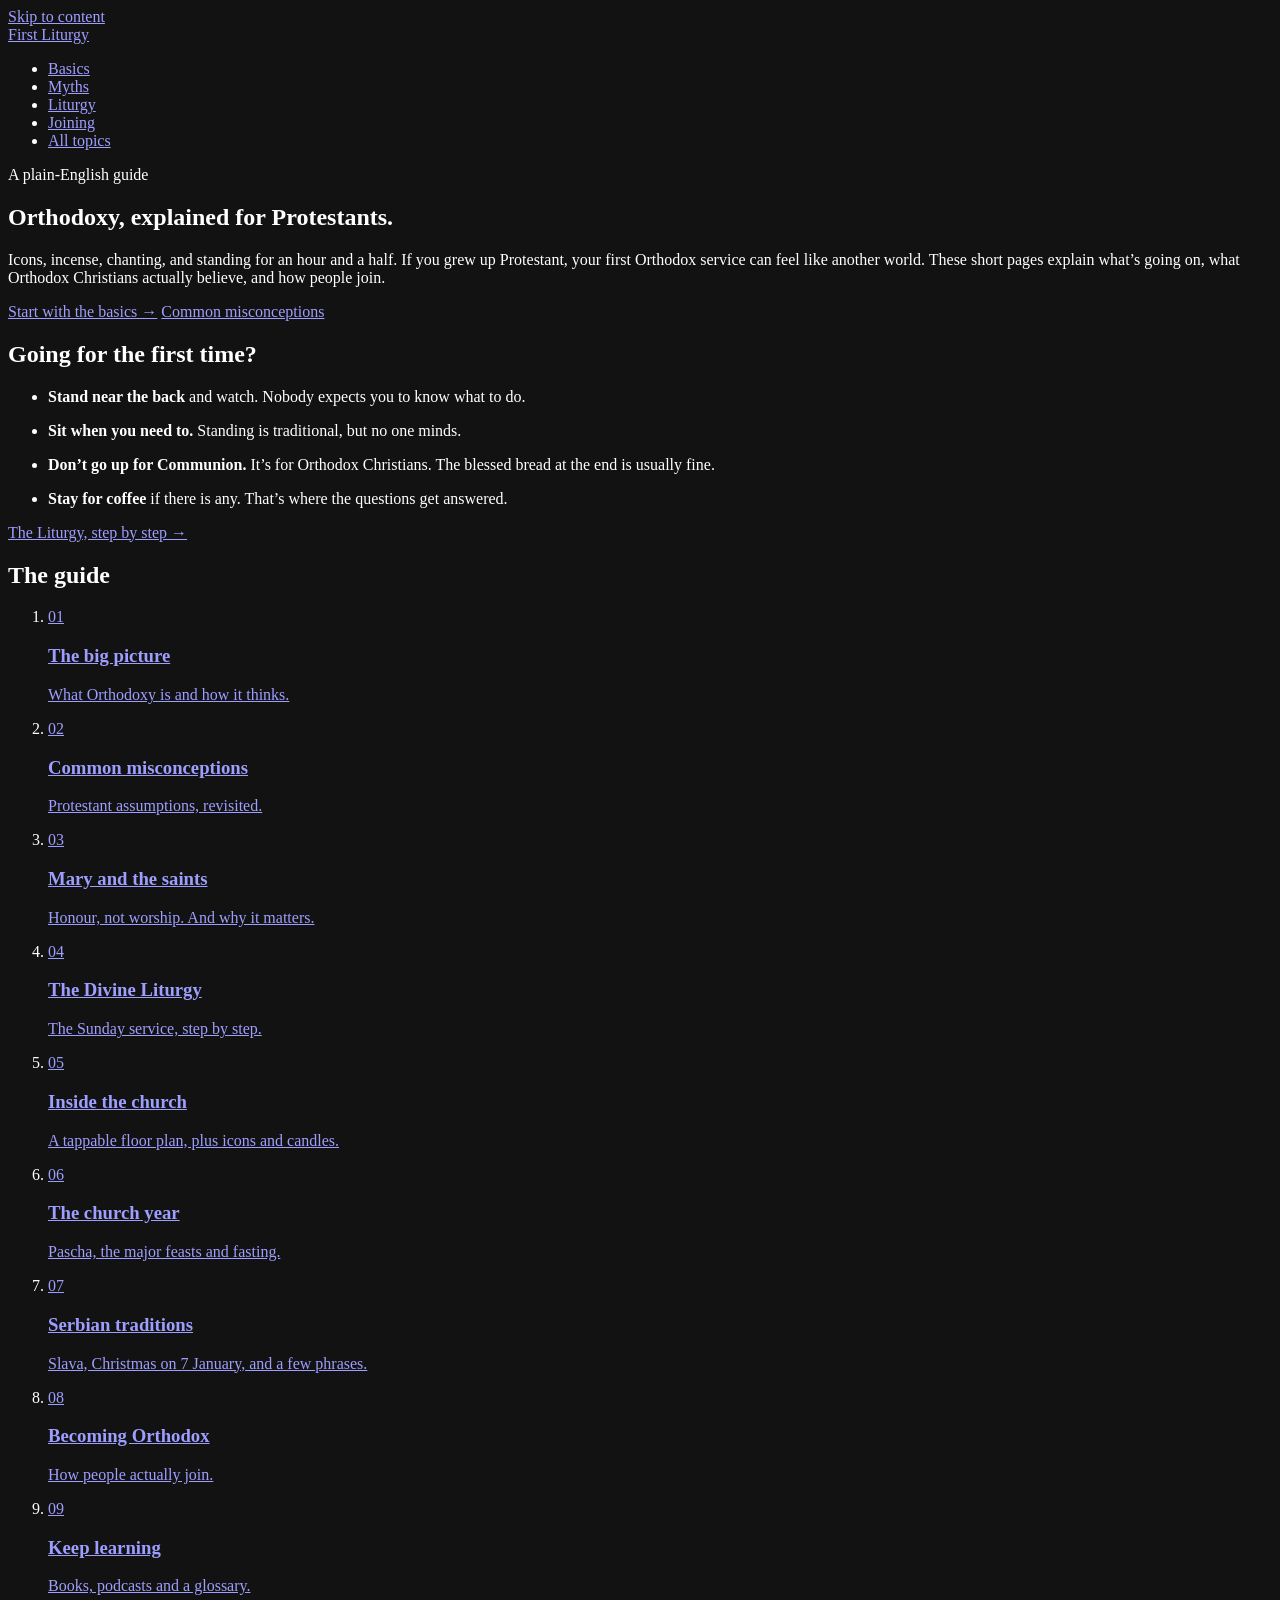
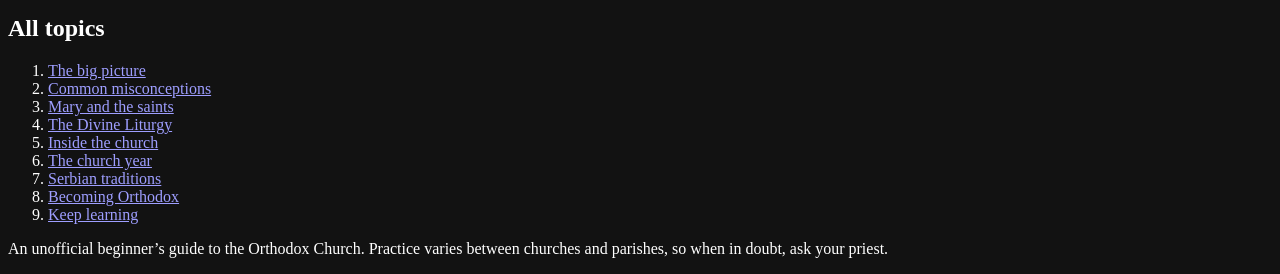
==== public/index.html @ 395d53c0 "Add home page and first guide pages" ====
<!doctype html>
<html lang="en-NZ">
<head>
<meta charset="utf-8">
<meta name="viewport" content="width=device-width, initial-scale=1">
<title>First Liturgy</title>
<meta name="description" content="Orthodoxy, explained for Protestants. Short, plain-English pages on what Orthodox Christians believe, what happens at the Liturgy, and how people join.">
<meta name="color-scheme" content="dark">
<meta name="theme-color" content="#0f1012">
<meta property="og:title" content="First Liturgy">
<meta property="og:description" content="Orthodoxy, explained for Protestants. Short, plain-English pages on what Orthodox Christians believe, what happens at the Liturgy, and how people join.">
<meta property="og:type" content="website">
<link rel="icon" href="/assets/img/favicon.svg" type="image/svg+xml">
<link rel="stylesheet" href="/assets/css/site.css">
<script src="/assets/js/site.js" defer></script>
</head>
<body>
<a class="skip" href="#main">Skip to content</a>
<header class="site-header">
  <div class="wrap header-inner">
    <a class="brand" href="/"><span class="brand-mark" aria-hidden="true"></span>First Liturgy</a>
    <nav aria-label="Main">
      <ul>
        <li><a href="/basics">Basics</a></li>
        <li><a href="/myths">Myths</a></li>
        <li><a href="/liturgy">Liturgy</a></li>
        <li><a href="/becoming">Joining</a></li>
        <li><a href="#topics">All topics</a></li>
      </ul>
    </nav>
  </div>
</header>
<main id="main" class="wrap">
<section class="hero">
  <p class="eyebrow">A plain-English guide</p>
  <h1>Orthodoxy, explained for Protestants.</h1>
  <p class="lede">Icons, incense, chanting, and standing for an hour and a half. If you grew up Protestant, your first Orthodox service can feel like another world. These short pages explain what’s going on, what Orthodox Christians actually believe, and how people join.</p>
  <div class="actions">
    <a class="btn btn-primary" href="/basics">Start with the basics →</a>
    <a class="btn" href="/myths">Common misconceptions</a>
  </div>
</section>

<h2>Going for the first time?</h2>
<ul class="grid grid-2">
  <li class="card"><p><strong>Stand near the back</strong> and watch. Nobody expects you to know what to do.</p></li>
  <li class="card"><p><strong>Sit when you need to.</strong> Standing is traditional, but no one minds.</p></li>
  <li class="card"><p><strong>Don’t go up for Communion.</strong> It’s for Orthodox Christians. The blessed bread at the end is usually fine.</p></li>
  <li class="card"><p><strong>Stay for coffee</strong> if there is any. That’s where the questions get answered.</p></li>
</ul>
<p><a href="/liturgy">The Liturgy, step by step →</a></p>

<h2>The guide</h2>
<ol class="grid grid-2">
  <li><a class="card" href="/basics"><span class="num">01</span><h3>The big picture</h3><p>What Orthodoxy is and how it thinks.</p></a></li>
  <li><a class="card" href="/myths"><span class="num">02</span><h3>Common misconceptions</h3><p>Protestant assumptions, revisited.</p></a></li>
  <li><a class="card" href="/mary"><span class="num">03</span><h3>Mary and the saints</h3><p>Honour, not worship. And why it matters.</p></a></li>
  <li><a class="card" href="/liturgy"><span class="num">04</span><h3>The Divine Liturgy</h3><p>The Sunday service, step by step.</p></a></li>
  <li><a class="card" href="/church"><span class="num">05</span><h3>Inside the church</h3><p>A tappable floor plan, plus icons and candles.</p></a></li>
  <li><a class="card" href="/year"><span class="num">06</span><h3>The church year</h3><p>Pascha, the major feasts and fasting.</p></a></li>
  <li><a class="card" href="/serbian"><span class="num">07</span><h3>Serbian traditions</h3><p>Slava, Christmas on 7 January, and a few phrases.</p></a></li>
  <li><a class="card" href="/becoming"><span class="num">08</span><h3>Becoming Orthodox</h3><p>How people actually join.</p></a></li>
  <li><a class="card" href="/resources"><span class="num">09</span><h3>Keep learning</h3><p>Books, podcasts and a glossary.</p></a></li>
</ol>
</main>
<footer class="site-footer" id="topics">
  <div class="wrap">
    <h2>All topics</h2>
    <ol>
      <li><a href="/basics">The big picture</a></li>
      <li><a href="/myths">Common misconceptions</a></li>
      <li><a href="/mary">Mary and the saints</a></li>
      <li><a href="/liturgy">The Divine Liturgy</a></li>
      <li><a href="/church">Inside the church</a></li>
      <li><a href="/year">The church year</a></li>
      <li><a href="/serbian">Serbian traditions</a></li>
      <li><a href="/becoming">Becoming Orthodox</a></li>
      <li><a href="/resources">Keep learning</a></li>
    </ol>
    <p>An unofficial beginner’s guide to the Orthodox Church. Practice varies between churches and parishes, so when in doubt, ask your priest.</p>
  </div>
</footer>
</body>
</html>
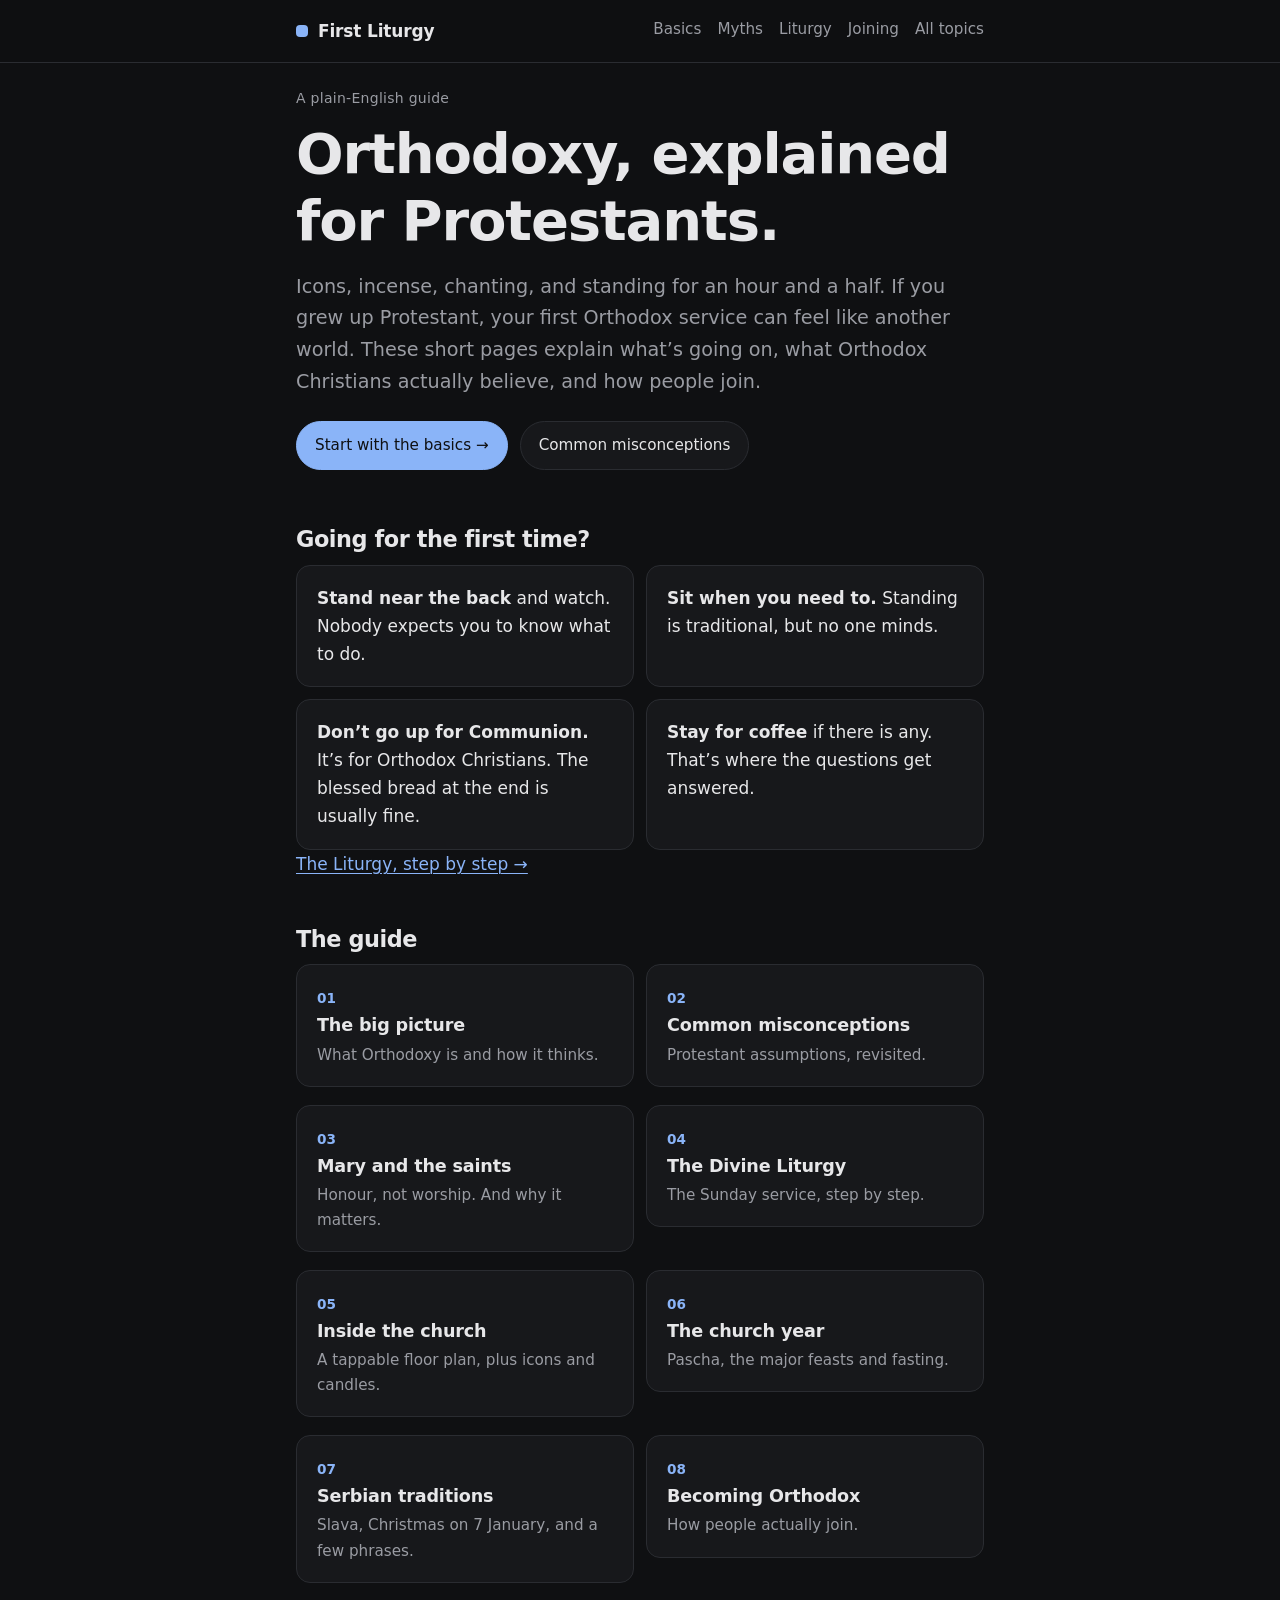
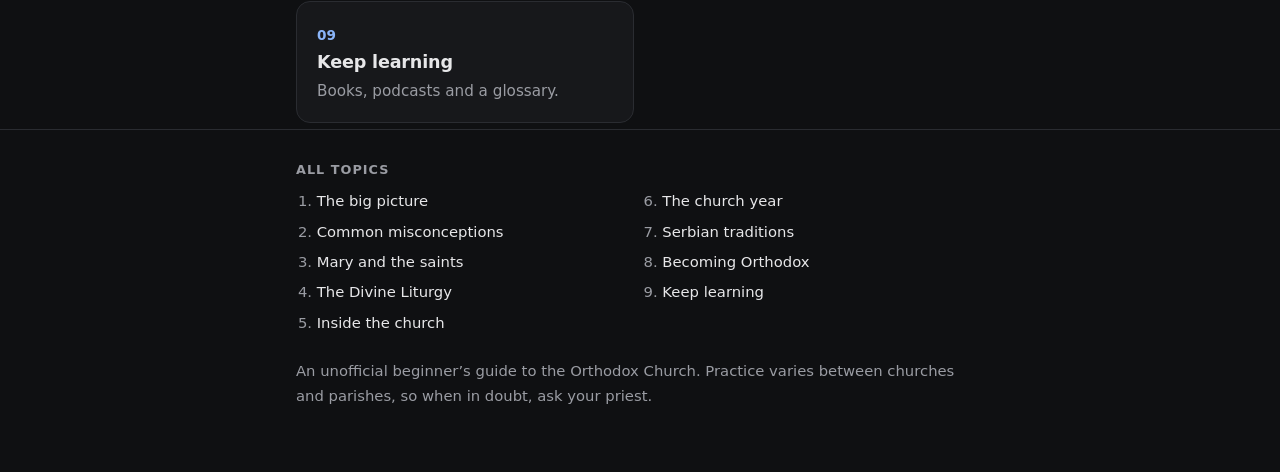
==== commit 2b816884: "Use relative links so pages load styles from any location" ====
--- a/public/index.html
+++ b/public/index.html
@@ -10,21 +10,21 @@
 <meta property="og:title" content="First Liturgy">
 <meta property="og:description" content="Orthodoxy, explained for Protestants. Short, plain-English pages on what Orthodox Christians believe, what happens at the Liturgy, and how people join.">
 <meta property="og:type" content="website">
-<link rel="icon" href="/assets/img/favicon.svg" type="image/svg+xml">
-<link rel="stylesheet" href="/assets/css/site.css">
-<script src="/assets/js/site.js" defer></script>
+<link rel="icon" href="assets/img/favicon.svg" type="image/svg+xml">
+<link rel="stylesheet" href="assets/css/site.css">
+<script src="assets/js/site.js" defer></script>
 </head>
 <body>
 <a class="skip" href="#main">Skip to content</a>
 <header class="site-header">
   <div class="wrap header-inner">
-    <a class="brand" href="/"><span class="brand-mark" aria-hidden="true"></span>First Liturgy</a>
+    <a class="brand" href="index.html"><span class="brand-mark" aria-hidden="true"></span>First Liturgy</a>
     <nav aria-label="Main">
       <ul>
-        <li><a href="/basics">Basics</a></li>
-        <li><a href="/myths">Myths</a></li>
-        <li><a href="/liturgy">Liturgy</a></li>
-        <li><a href="/becoming">Joining</a></li>
+        <li><a href="basics.html">Basics</a></li>
+        <li><a href="myths.html">Myths</a></li>
+        <li><a href="liturgy.html">Liturgy</a></li>
+        <li><a href="becoming.html">Joining</a></li>
         <li><a href="#topics">All topics</a></li>
       </ul>
     </nav>
@@ -36,8 +36,8 @@
   <h1>Orthodoxy, explained for Protestants.</h1>
   <p class="lede">Icons, incense, chanting, and standing for an hour and a half. If you grew up Protestant, your first Orthodox service can feel like another world. These short pages explain what’s going on, what Orthodox Christians actually believe, and how people join.</p>
   <div class="actions">
-    <a class="btn btn-primary" href="/basics">Start with the basics →</a>
-    <a class="btn" href="/myths">Common misconceptions</a>
+    <a class="btn btn-primary" href="basics.html">Start with the basics →</a>
+    <a class="btn" href="myths.html">Common misconceptions</a>
   </div>
 </section>
 
@@ -48,34 +48,34 @@
   <li class="card"><p><strong>Don’t go up for Communion.</strong> It’s for Orthodox Christians. The blessed bread at the end is usually fine.</p></li>
   <li class="card"><p><strong>Stay for coffee</strong> if there is any. That’s where the questions get answered.</p></li>
 </ul>
-<p><a href="/liturgy">The Liturgy, step by step →</a></p>
+<p><a href="liturgy.html">The Liturgy, step by step →</a></p>
 
 <h2>The guide</h2>
 <ol class="grid grid-2">
-  <li><a class="card" href="/basics"><span class="num">01</span><h3>The big picture</h3><p>What Orthodoxy is and how it thinks.</p></a></li>
-  <li><a class="card" href="/myths"><span class="num">02</span><h3>Common misconceptions</h3><p>Protestant assumptions, revisited.</p></a></li>
-  <li><a class="card" href="/mary"><span class="num">03</span><h3>Mary and the saints</h3><p>Honour, not worship. And why it matters.</p></a></li>
-  <li><a class="card" href="/liturgy"><span class="num">04</span><h3>The Divine Liturgy</h3><p>The Sunday service, step by step.</p></a></li>
-  <li><a class="card" href="/church"><span class="num">05</span><h3>Inside the church</h3><p>A tappable floor plan, plus icons and candles.</p></a></li>
-  <li><a class="card" href="/year"><span class="num">06</span><h3>The church year</h3><p>Pascha, the major feasts and fasting.</p></a></li>
-  <li><a class="card" href="/serbian"><span class="num">07</span><h3>Serbian traditions</h3><p>Slava, Christmas on 7 January, and a few phrases.</p></a></li>
-  <li><a class="card" href="/becoming"><span class="num">08</span><h3>Becoming Orthodox</h3><p>How people actually join.</p></a></li>
-  <li><a class="card" href="/resources"><span class="num">09</span><h3>Keep learning</h3><p>Books, podcasts and a glossary.</p></a></li>
+  <li><a class="card" href="basics.html"><span class="num">01</span><h3>The big picture</h3><p>What Orthodoxy is and how it thinks.</p></a></li>
+  <li><a class="card" href="myths.html"><span class="num">02</span><h3>Common misconceptions</h3><p>Protestant assumptions, revisited.</p></a></li>
+  <li><a class="card" href="mary.html"><span class="num">03</span><h3>Mary and the saints</h3><p>Honour, not worship. And why it matters.</p></a></li>
+  <li><a class="card" href="liturgy.html"><span class="num">04</span><h3>The Divine Liturgy</h3><p>The Sunday service, step by step.</p></a></li>
+  <li><a class="card" href="church.html"><span class="num">05</span><h3>Inside the church</h3><p>A tappable floor plan, plus icons and candles.</p></a></li>
+  <li><a class="card" href="year.html"><span class="num">06</span><h3>The church year</h3><p>Pascha, the major feasts and fasting.</p></a></li>
+  <li><a class="card" href="serbian.html"><span class="num">07</span><h3>Serbian traditions</h3><p>Slava, Christmas on 7 January, and a few phrases.</p></a></li>
+  <li><a class="card" href="becoming.html"><span class="num">08</span><h3>Becoming Orthodox</h3><p>How people actually join.</p></a></li>
+  <li><a class="card" href="resources.html"><span class="num">09</span><h3>Keep learning</h3><p>Books, podcasts and a glossary.</p></a></li>
 </ol>
 </main>
 <footer class="site-footer" id="topics">
   <div class="wrap">
     <h2>All topics</h2>
     <ol>
-      <li><a href="/basics">The big picture</a></li>
-      <li><a href="/myths">Common misconceptions</a></li>
-      <li><a href="/mary">Mary and the saints</a></li>
-      <li><a href="/liturgy">The Divine Liturgy</a></li>
-      <li><a href="/church">Inside the church</a></li>
-      <li><a href="/year">The church year</a></li>
-      <li><a href="/serbian">Serbian traditions</a></li>
-      <li><a href="/becoming">Becoming Orthodox</a></li>
-      <li><a href="/resources">Keep learning</a></li>
+      <li><a href="basics.html">The big picture</a></li>
+      <li><a href="myths.html">Common misconceptions</a></li>
+      <li><a href="mary.html">Mary and the saints</a></li>
+      <li><a href="liturgy.html">The Divine Liturgy</a></li>
+      <li><a href="church.html">Inside the church</a></li>
+      <li><a href="year.html">The church year</a></li>
+      <li><a href="serbian.html">Serbian traditions</a></li>
+      <li><a href="becoming.html">Becoming Orthodox</a></li>
+      <li><a href="resources.html">Keep learning</a></li>
     </ol>
     <p>An unofficial beginner’s guide to the Orthodox Church. Practice varies between churches and parishes, so when in doubt, ask your priest.</p>
   </div>
--- a/public/assets/css/site.css
+++ b/public/assets/css/site.css
@@ -0,0 +1,284 @@
+/* First Liturgy — single stylesheet. Dark only. */
+
+:root {
+  --bg: #0f1012;
+  --surface: #17181b;
+  --surface-2: #1e2024;
+  --line: #2a2c31;
+  --text: #e7e7e9;
+  --muted: #9a9ca3;
+  --accent: #8ab4f8;
+  --accent-soft: rgba(138, 180, 248, 0.14);
+  --radius: 14px;
+  --wrap: 720px;
+  --font: ui-sans-serif, system-ui, -apple-system, "Segoe UI", Roboto, "Helvetica Neue", Arial, sans-serif;
+  color-scheme: dark;
+}
+
+*,
+*::before,
+*::after { box-sizing: border-box; }
+
+html { -webkit-text-size-adjust: 100%; scroll-padding-top: 80px; }
+
+body {
+  margin: 0;
+  background: var(--bg);
+  color: var(--text);
+  font-family: var(--font);
+  font-size: 1.0625rem;
+  line-height: 1.65;
+  -webkit-font-smoothing: antialiased;
+}
+
+img, svg { max-width: 100%; }
+
+a { color: var(--accent); text-decoration-thickness: 1px; text-underline-offset: 3px; }
+a:hover { text-decoration-thickness: 2px; }
+
+:focus-visible { outline: 2px solid var(--accent); outline-offset: 3px; border-radius: 4px; }
+
+.wrap { max-width: var(--wrap); margin: 0 auto; padding: 0 16px; }
+
+.skip {
+  position: absolute; left: 16px; top: -100px;
+  background: var(--accent); color: var(--bg); padding: 8px 12px; border-radius: 8px; z-index: 10;
+}
+.skip:focus { top: 12px; }
+
+/* Header */
+
+.site-header {
+  position: relative; z-index: 5;
+  background: rgba(15, 16, 18, 0.85);
+  backdrop-filter: saturate(140%) blur(10px);
+  -webkit-backdrop-filter: saturate(140%) blur(10px);
+  border-bottom: 1px solid var(--line);
+}
+@media (min-width: 680px) { .site-header { position: sticky; top: 0; } }
+
+.header-inner {
+  display: flex; flex-wrap: wrap; align-items: center; justify-content: space-between;
+  gap: 8px 20px; padding-top: 14px; padding-bottom: 14px;
+}
+
+.brand {
+  display: inline-flex; align-items: center; gap: 10px;
+  color: var(--text); text-decoration: none; font-weight: 650; letter-spacing: -0.01em;
+}
+.brand-mark { width: 12px; height: 12px; border-radius: 4px; background: var(--accent); }
+
+.site-header nav ul { display: flex; flex-wrap: wrap; gap: 4px 16px; margin: 0; padding: 0; list-style: none; }
+.site-header nav a { color: var(--muted); text-decoration: none; font-size: 0.95rem; }
+.site-header nav a:hover,
+.site-header nav a[aria-current="page"] { color: var(--text); }
+
+/* Type */
+
+main { padding-top: 48px; padding-bottom: 64px; }
+
+h1, h2, h3 { line-height: 1.2; letter-spacing: -0.02em; font-weight: 700; }
+h1 { font-size: clamp(2rem, 7vw, 2.75rem); margin: 0 0 16px; }
+h2 { font-size: 1.4rem; margin: 48px 0 12px; }
+h3 { font-size: 1.1rem; margin: 0 0 6px; letter-spacing: -0.01em; }
+p { margin: 0 0 16px; }
+ul, ol { padding-left: 1.25em; margin: 0 0 16px; }
+li { margin-bottom: 6px; }
+strong { font-weight: 650; }
+
+.eyebrow { color: var(--muted); font-size: 0.875rem; margin: 0 0 10px; letter-spacing: 0.02em; }
+
+.lede { font-size: 1.2rem; color: var(--muted); }
+
+.tldr {
+  display: flex; gap: 12px; align-items: baseline;
+  background: var(--surface); border: 1px solid var(--line); border-radius: var(--radius);
+  padding: 14px 18px; color: var(--text); margin-bottom: 32px;
+}
+@media (max-width: 520px) { .tldr { flex-direction: column; gap: 4px; } }
+.tldr span {
+  flex: none; font-size: 0.75rem; font-weight: 650; text-transform: uppercase; letter-spacing: 0.08em;
+  color: var(--accent);
+}
+
+.muted { color: var(--muted); }
+.small { font-size: 0.925rem; }
+.ref { color: var(--muted); font-size: 0.9em; white-space: nowrap; }
+
+/* Hero (home) */
+
+.hero { padding: 24px 0 8px; }
+.hero h1 { font-size: clamp(2.3rem, 9vw, 3.5rem); }
+.actions { display: flex; flex-wrap: wrap; gap: 12px; margin-top: 24px; }
+
+.btn {
+  display: inline-flex; align-items: center; gap: 8px;
+  padding: 11px 18px; border-radius: 999px; font-weight: 600; text-decoration: none;
+  border: 1px solid var(--line); color: var(--text); background: var(--surface);
+  font: inherit; font-size: 0.95rem; cursor: pointer;
+}
+.btn:hover { border-color: var(--muted); }
+.btn-primary { background: var(--accent); color: var(--bg); border-color: var(--accent); }
+.btn-primary:hover { filter: brightness(1.08); border-color: var(--accent); }
+.btn[disabled] { opacity: 0.4; cursor: default; }
+
+/* Cards */
+
+.grid { display: grid; gap: 12px; grid-template-columns: 1fr; margin: 0; padding: 0; list-style: none; }
+@media (min-width: 620px) { .grid-2 { grid-template-columns: 1fr 1fr; } }
+
+.card {
+  background: var(--surface); border: 1px solid var(--line); border-radius: var(--radius);
+  padding: 18px 20px; margin: 0;
+}
+.card p:last-child, .card ul:last-child { margin-bottom: 0; }
+
+a.card { display: block; color: var(--text); text-decoration: none; transition: border-color 0.15s, background 0.15s; }
+a.card:hover { border-color: var(--accent); background: var(--surface-2); }
+a.card .num { color: var(--accent); font-size: 0.85rem; font-weight: 650; }
+a.card h3 { margin-top: 4px; }
+a.card p { color: var(--muted); font-size: 0.95rem; margin: 0; }
+
+.note {
+  border-left: 3px solid var(--accent); background: var(--accent-soft);
+  padding: 12px 16px; border-radius: 0 10px 10px 0; margin: 24px 0;
+}
+.note p:last-child, .note ul:last-child { margin-bottom: 0; }
+
+/* Timeline */
+
+.timeline { list-style: none; padding: 0; margin: 0 0 16px; border-left: 2px solid var(--line); }
+.timeline li { position: relative; padding: 0 0 18px 20px; margin: 0; }
+.timeline li::before {
+  content: ""; position: absolute; left: -7px; top: 7px; width: 12px; height: 12px;
+  border-radius: 50%; background: var(--bg); border: 2px solid var(--accent);
+}
+.timeline b { display: block; color: var(--accent); font-size: 0.9rem; }
+
+/* Numbered steps (static list) */
+
+.steps { list-style: none; counter-reset: step; padding: 0; }
+.steps > li {
+  counter-increment: step; position: relative; padding: 0 0 20px 48px; margin: 0;
+}
+.steps > li::before {
+  content: counter(step); position: absolute; left: 0; top: 0;
+  width: 32px; height: 32px; border-radius: 50%;
+  display: grid; place-items: center;
+  background: var(--surface-2); border: 1px solid var(--line);
+  color: var(--accent); font-weight: 650; font-size: 0.9rem;
+}
+.steps > li p { margin: 0; color: var(--muted); }
+
+/* Accordions */
+
+details {
+  background: var(--surface); border: 1px solid var(--line); border-radius: var(--radius);
+  margin: 0 0 10px; overflow: hidden;
+}
+details[open] { border-color: #3a3d44; }
+summary {
+  cursor: pointer; list-style: none; padding: 16px 48px 16px 20px; position: relative; font-weight: 600;
+}
+summary::-webkit-details-marker { display: none; }
+summary::after {
+  content: "+"; position: absolute; right: 20px; top: 50%; transform: translateY(-50%);
+  color: var(--accent); font-size: 1.3rem; font-weight: 400;
+}
+details[open] summary::after { content: "\2212"; }
+summary .myth-label { display: block; color: var(--muted); font-size: 0.8rem; font-weight: 500; letter-spacing: 0.04em; text-transform: uppercase; }
+.details-body { padding: 0 20px 16px; }
+.details-body p:last-child { margin-bottom: 0; }
+
+/* Liturgy stepper */
+
+.stepper { margin: 8px 0 24px; }
+.stepper-list { list-style: none; padding: 0; margin: 0; }
+.stepper-list > li {
+  background: var(--surface); border: 1px solid var(--line); border-radius: var(--radius);
+  padding: 20px; margin: 0 0 10px;
+}
+.stepper-list .count { color: var(--accent); font-size: 0.85rem; font-weight: 650; margin-bottom: 4px; }
+.stepper-list h3 { font-size: 1.25rem; margin-bottom: 12px; }
+.stepper-list dl { margin: 0; display: grid; gap: 12px; }
+.stepper-list dt { font-size: 0.75rem; text-transform: uppercase; letter-spacing: 0.08em; color: var(--muted); font-weight: 650; }
+.stepper-list dd { margin: 2px 0 0; }
+
+.stepper.is-live .stepper-list > li { margin: 0; min-height: 260px; }
+.stepper-controls {
+  display: grid; grid-template-columns: auto 1fr auto; grid-template-areas: "prev dots next";
+  align-items: center; gap: 12px; margin-top: 14px;
+}
+.stepper-controls .btn { white-space: nowrap; }
+.stepper-controls .btn:first-child { grid-area: prev; }
+.stepper-controls .btn:last-child { grid-area: next; }
+.stepper-dots { grid-area: dots; display: flex; flex-wrap: wrap; gap: 6px; justify-content: center; }
+@media (max-width: 520px) {
+  .stepper-controls { grid-template-columns: 1fr 1fr; grid-template-areas: "dots dots" "prev next"; }
+  .stepper-controls .btn { justify-content: center; }
+}
+.stepper-dots button {
+  width: 10px; height: 10px; padding: 0; border-radius: 50%; border: 0; cursor: pointer;
+  background: var(--line);
+}
+.stepper-dots button[aria-current="step"] { background: var(--accent); }
+
+/* Floor plan */
+
+.plan { display: grid; gap: 20px; align-items: start; margin: 8px 0 24px; }
+@media (min-width: 680px) { .plan { grid-template-columns: 280px 1fr; } }
+.plan svg { width: 100%; max-width: 300px; height: auto; display: block; margin: 0 auto; }
+.plan .region { fill: var(--surface-2); stroke: #3a3d44; stroke-width: 1.5; transition: fill 0.15s; }
+.plan .fixture { fill: var(--line); stroke: #4a4d55; stroke-width: 1; }
+.plan .door { fill: var(--bg); }
+.plan .dome { fill: none; stroke: #3a3d44; stroke-dasharray: 4 5; }
+.plan text { fill: var(--text); font-family: var(--font); font-size: 12px; font-weight: 600; text-anchor: middle; pointer-events: none; }
+.plan text.dim { fill: var(--muted); font-size: 10px; font-weight: 500; letter-spacing: 0.1em; }
+.plan a:hover .region,
+.plan a:focus .region,
+.plan a.is-active .region { fill: var(--accent-soft); stroke: var(--accent); }
+.plan a:focus { outline: none; }
+.plan-list { list-style: none; padding: 0; margin: 0; }
+.plan-list li {
+  border: 1px solid var(--line); border-radius: var(--radius); background: var(--surface);
+  padding: 14px 18px; margin: 0 0 10px; transition: border-color 0.15s;
+}
+.plan-list li.is-active { border-color: var(--accent); }
+.plan-list p { margin: 0; color: var(--muted); }
+
+/* Tables */
+
+.table-wrap { overflow-x: auto; margin: 0 0 16px; border: 1px solid var(--line); border-radius: var(--radius); }
+table { width: 100%; border-collapse: collapse; font-size: 0.95rem; }
+th, td { text-align: left; padding: 10px 14px; border-bottom: 1px solid var(--line); vertical-align: top; }
+tr:last-child td { border-bottom: 0; }
+th { color: var(--muted); font-weight: 600; font-size: 0.8rem; text-transform: uppercase; letter-spacing: 0.06em; background: var(--surface); }
+td.nowrap { white-space: nowrap; }
+tr.is-current td { background: var(--accent-soft); }
+
+/* Glossary */
+
+dl.glossary { margin: 0; }
+dl.glossary dt { font-weight: 650; margin-top: 14px; }
+dl.glossary dd { margin: 2px 0 0; color: var(--muted); }
+
+/* Pager + footer */
+
+.pager { display: grid; gap: 12px; grid-template-columns: 1fr 1fr; margin-top: 56px; }
+.pager a {
+  display: block; padding: 14px 18px; border: 1px solid var(--line); border-radius: var(--radius);
+  text-decoration: none; color: var(--text); background: var(--surface);
+}
+.pager a:hover { border-color: var(--accent); }
+.pager span { display: block; font-size: 0.8rem; color: var(--muted); }
+.pager .next { text-align: right; grid-column: 2; }
+
+.site-footer { border-top: 1px solid var(--line); padding: 32px 0 48px; color: var(--muted); font-size: 0.925rem; }
+.site-footer h2 { font-size: 0.8rem; text-transform: uppercase; letter-spacing: 0.08em; margin: 0 0 12px; color: var(--muted); }
+.site-footer ol { columns: 2; column-gap: 24px; padding-left: 1.4em; margin-bottom: 24px; }
+.site-footer a { color: var(--text); text-decoration: none; }
+.site-footer a:hover { color: var(--accent); }
+
+@media (prefers-reduced-motion: reduce) {
+  * { transition: none !important; scroll-behavior: auto !important; }
+}
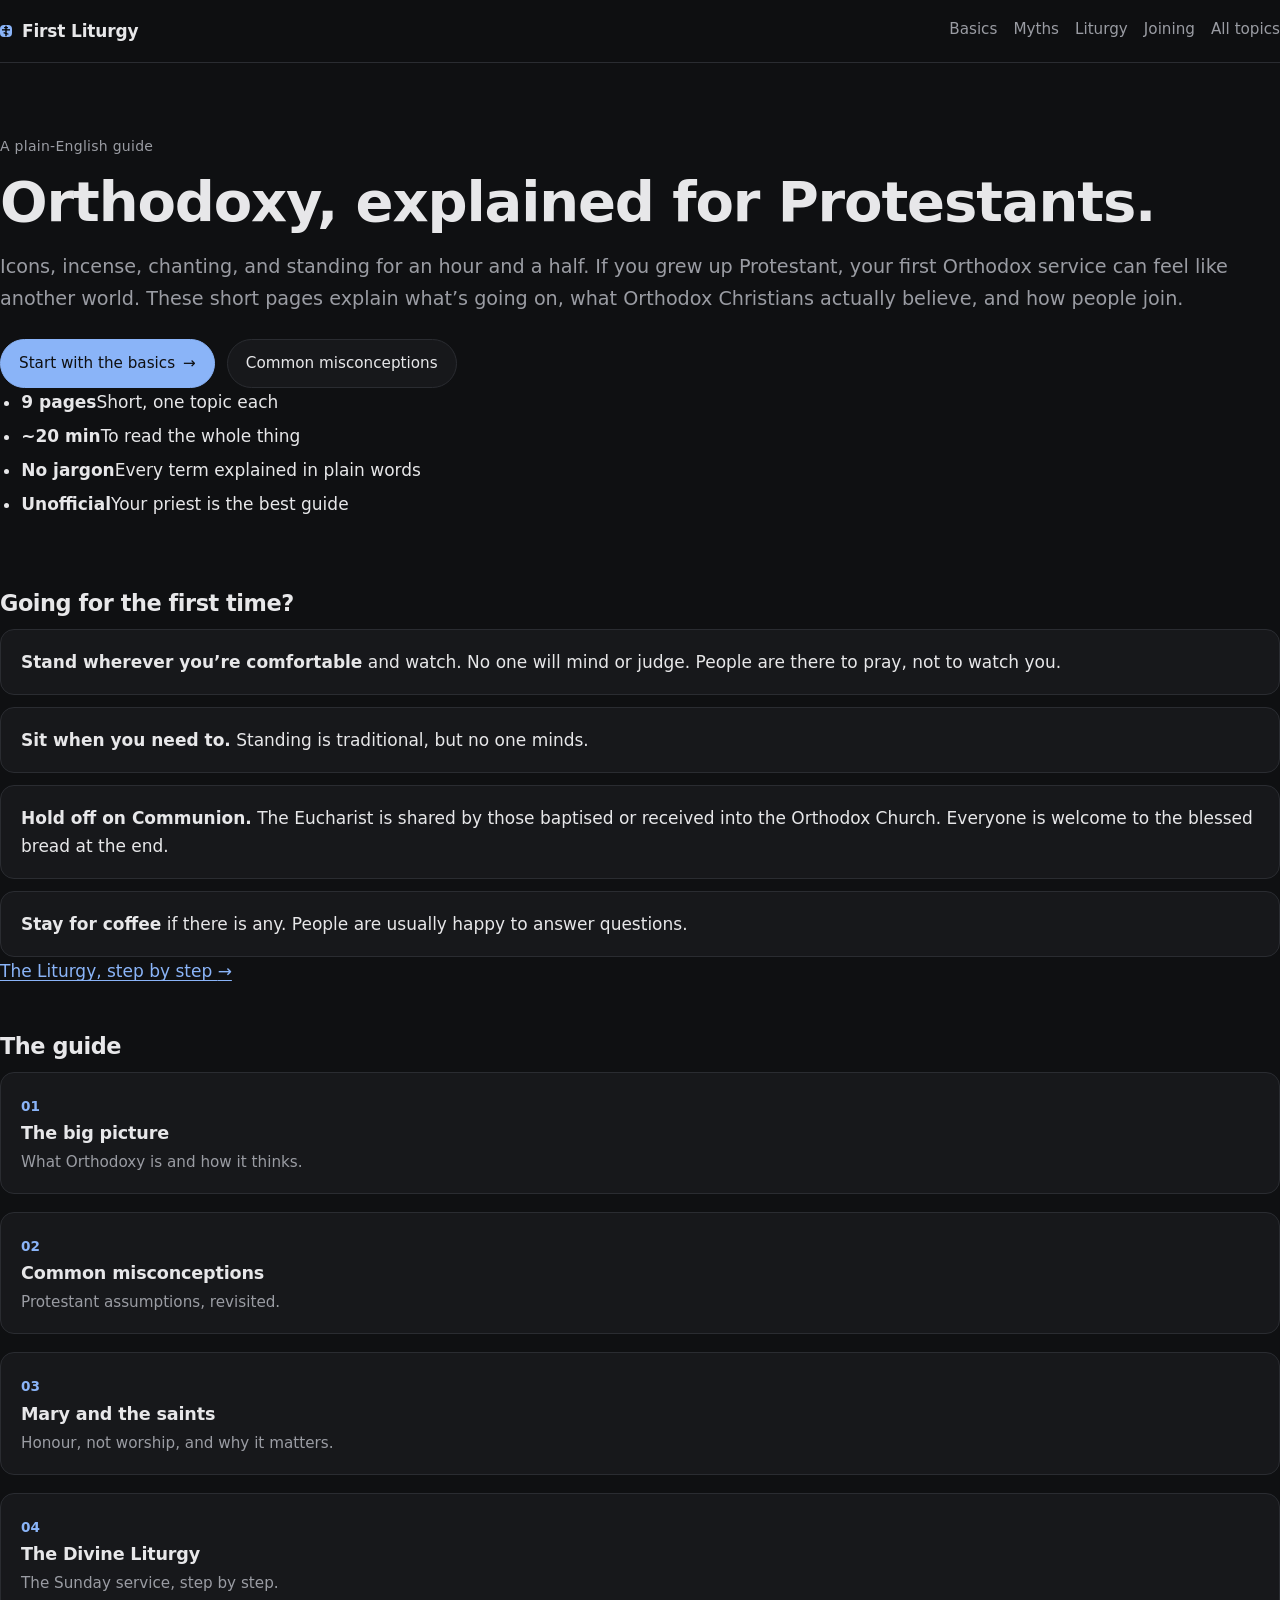
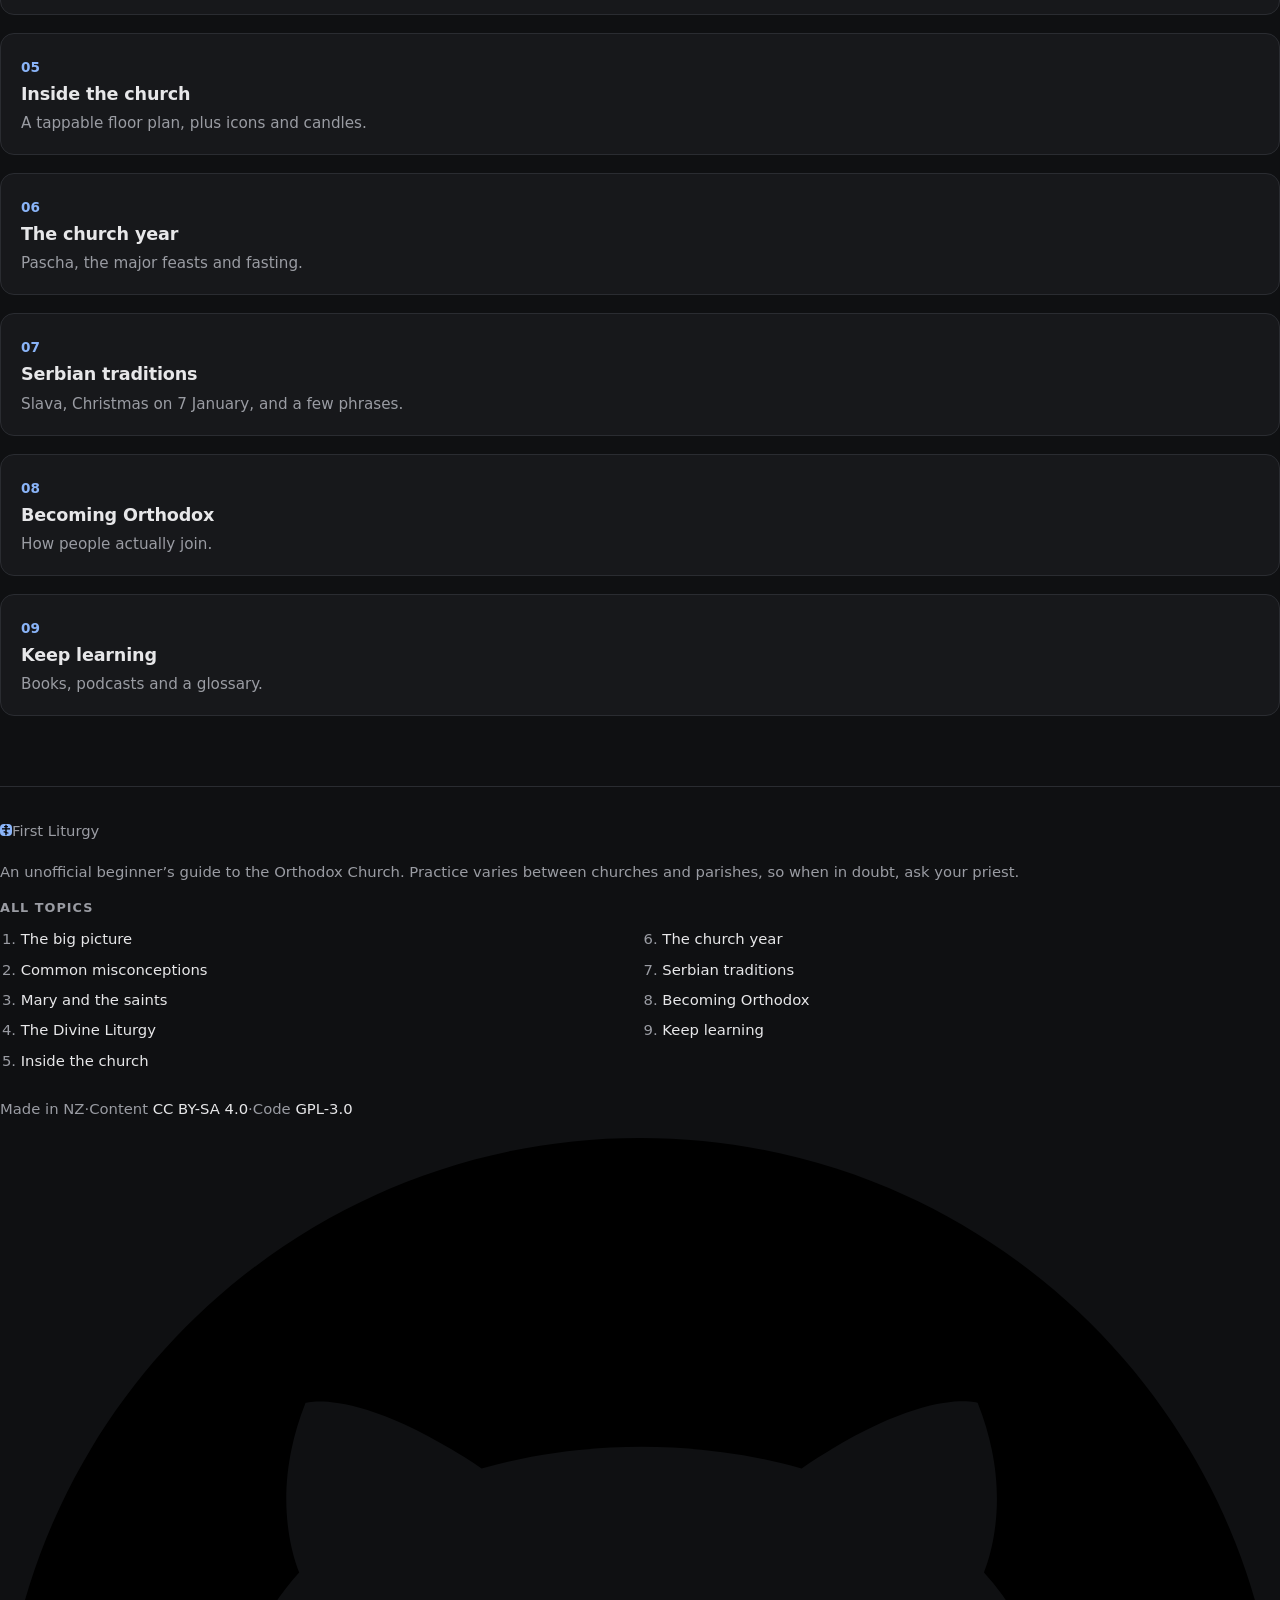
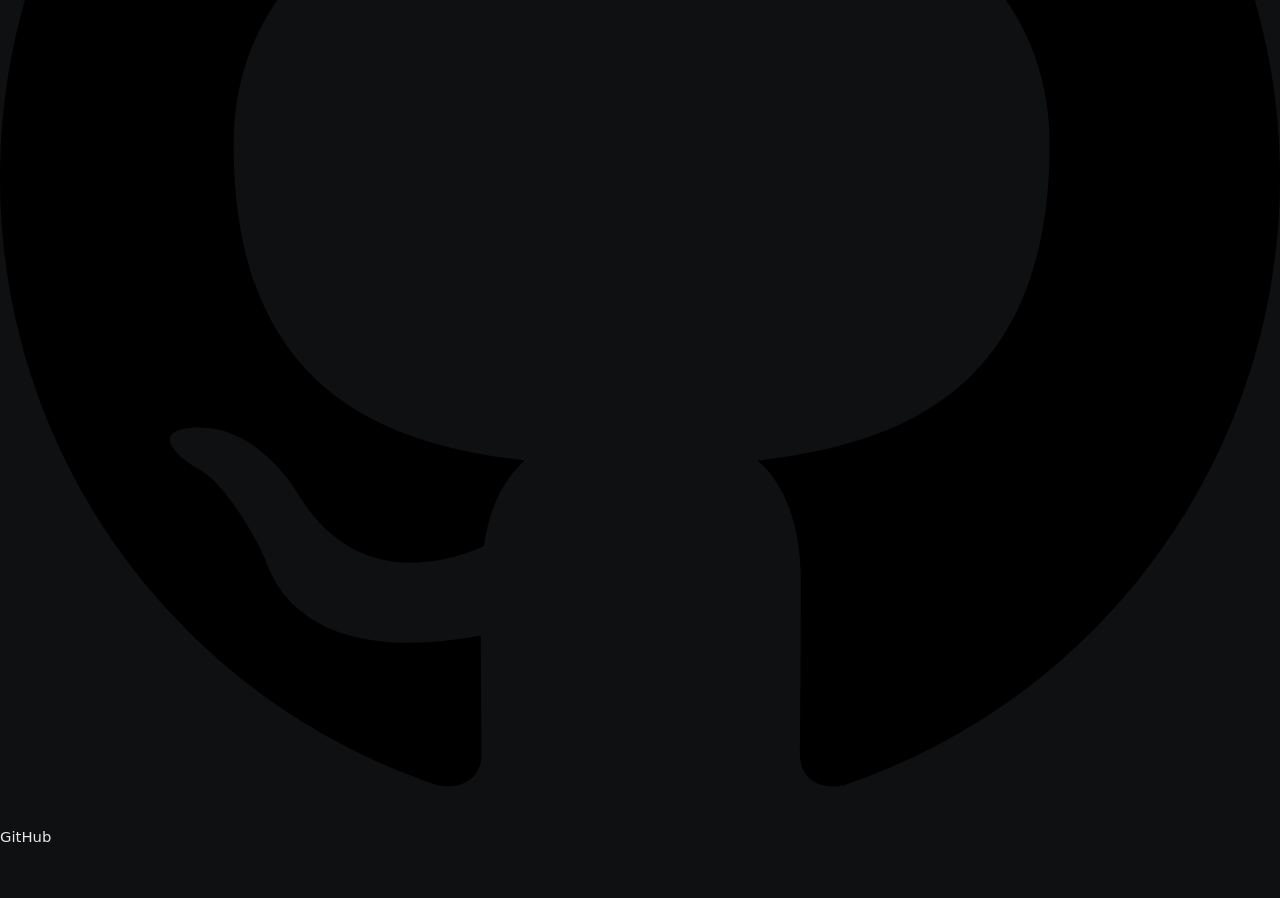
==== commit 823165a8: "Friendlier wording, desktop sidebar and new footer" ====
--- a/public/index.html
+++ b/public/index.html
@@ -17,8 +17,8 @@
 <body>
 <a class="skip" href="#main">Skip to content</a>
 <header class="site-header">
-  <div class="wrap header-inner">
-    <a class="brand" href="index.html"><span class="brand-mark" aria-hidden="true"></span>First Liturgy</a>
+  <div class="wrap-wide header-inner">
+    <a class="brand" href="index.html"><svg class="brand-mark" viewBox="0 0 24 24" aria-hidden="true" focusable="false"><rect x="10.6" y="1.5" width="2.8" height="21"/><rect x="8" y="4.2" width="8" height="2.2"/><rect x="4" y="8.4" width="16" height="2.6"/><rect x="7" y="15.7" width="10" height="2.4" transform="rotate(18 12 16.9)"/></svg>First Liturgy</a>
     <nav aria-label="Main">
       <ul>
         <li><a href="basics.html">Basics</a></li>
@@ -30,31 +30,39 @@
     </nav>
   </div>
 </header>
-<main id="main" class="wrap">
+<main id="main" class="wrap-wide">
 <section class="hero">
-  <p class="eyebrow">A plain-English guide</p>
-  <h1>Orthodoxy, explained for Protestants.</h1>
-  <p class="lede">Icons, incense, chanting, and standing for an hour and a half. If you grew up Protestant, your first Orthodox service can feel like another world. These short pages explain what’s going on, what Orthodox Christians actually believe, and how people join.</p>
-  <div class="actions">
-    <a class="btn btn-primary" href="basics.html">Start with the basics →</a>
-    <a class="btn" href="myths.html">Common misconceptions</a>
+  <div>
+    <p class="eyebrow">A plain-English guide</p>
+    <h1>Orthodoxy, explained for Protestants.</h1>
+    <p class="lede">Icons, incense, chanting, and standing for an hour and a half. If you grew up Protestant, your first Orthodox service can feel like another world. These short pages explain what’s going on, what Orthodox Christians actually believe, and how people join.</p>
+    <div class="actions">
+      <a class="btn btn-primary" href="basics.html">Start with the basics <span class="arrow" aria-hidden="true">→</span></a>
+      <a class="btn" href="myths.html">Common misconceptions</a>
+    </div>
   </div>
+  <ul class="stats" aria-label="About this guide">
+    <li class="stat"><b>9 pages</b><span>Short, one topic each</span></li>
+    <li class="stat"><b>~20 min</b><span>To read the whole thing</span></li>
+    <li class="stat"><b>No jargon</b><span>Every term explained in plain words</span></li>
+    <li class="stat"><b>Unofficial</b><span>Your priest is the best guide</span></li>
+  </ul>
 </section>
 
 <h2>Going for the first time?</h2>
-<ul class="grid grid-2">
-  <li class="card"><p><strong>Stand near the back</strong> and watch. Nobody expects you to know what to do.</p></li>
+<ul class="grid grid-4 stagger">
+  <li class="card"><p><strong>Stand wherever you’re comfortable</strong> and watch. No one will mind or judge. People are there to pray, not to watch you.</p></li>
   <li class="card"><p><strong>Sit when you need to.</strong> Standing is traditional, but no one minds.</p></li>
-  <li class="card"><p><strong>Don’t go up for Communion.</strong> It’s for Orthodox Christians. The blessed bread at the end is usually fine.</p></li>
-  <li class="card"><p><strong>Stay for coffee</strong> if there is any. That’s where the questions get answered.</p></li>
+  <li class="card"><p><strong>Hold off on Communion.</strong> The Eucharist is shared by those baptised or received into the Orthodox Church. Everyone is welcome to the blessed bread at the end.</p></li>
+  <li class="card"><p><strong>Stay for coffee</strong> if there is any. People are usually happy to answer questions.</p></li>
 </ul>
-<p><a href="liturgy.html">The Liturgy, step by step →</a></p>
+<p><a class="text-link" href="liturgy.html">The Liturgy, step by step <span class="arrow" aria-hidden="true">→</span></a></p>
 
 <h2>The guide</h2>
-<ol class="grid grid-2">
+<ol class="grid grid-3 stagger">
   <li><a class="card" href="basics.html"><span class="num">01</span><h3>The big picture</h3><p>What Orthodoxy is and how it thinks.</p></a></li>
   <li><a class="card" href="myths.html"><span class="num">02</span><h3>Common misconceptions</h3><p>Protestant assumptions, revisited.</p></a></li>
-  <li><a class="card" href="mary.html"><span class="num">03</span><h3>Mary and the saints</h3><p>Honour, not worship. And why it matters.</p></a></li>
+  <li><a class="card" href="mary.html"><span class="num">03</span><h3>Mary and the saints</h3><p>Honour, not worship, and why it matters.</p></a></li>
   <li><a class="card" href="liturgy.html"><span class="num">04</span><h3>The Divine Liturgy</h3><p>The Sunday service, step by step.</p></a></li>
   <li><a class="card" href="church.html"><span class="num">05</span><h3>Inside the church</h3><p>A tappable floor plan, plus icons and candles.</p></a></li>
   <li><a class="card" href="year.html"><span class="num">06</span><h3>The church year</h3><p>Pascha, the major feasts and fasting.</p></a></li>
@@ -64,20 +72,31 @@
 </ol>
 </main>
 <footer class="site-footer" id="topics">
-  <div class="wrap">
-    <h2>All topics</h2>
-    <ol>
-      <li><a href="basics.html">The big picture</a></li>
-      <li><a href="myths.html">Common misconceptions</a></li>
-      <li><a href="mary.html">Mary and the saints</a></li>
-      <li><a href="liturgy.html">The Divine Liturgy</a></li>
-      <li><a href="church.html">Inside the church</a></li>
-      <li><a href="year.html">The church year</a></li>
-      <li><a href="serbian.html">Serbian traditions</a></li>
-      <li><a href="becoming.html">Becoming Orthodox</a></li>
-      <li><a href="resources.html">Keep learning</a></li>
-    </ol>
-    <p>An unofficial beginner’s guide to the Orthodox Church. Practice varies between churches and parishes, so when in doubt, ask your priest.</p>
+  <div class="wrap-wide">
+    <div class="footer-top">
+      <div>
+        <p class="footer-brand"><svg class="brand-mark" viewBox="0 0 24 24" aria-hidden="true" focusable="false"><rect x="10.6" y="1.5" width="2.8" height="21"/><rect x="8" y="4.2" width="8" height="2.2"/><rect x="4" y="8.4" width="16" height="2.6"/><rect x="7" y="15.7" width="10" height="2.4" transform="rotate(18 12 16.9)"/></svg>First Liturgy</p>
+        <p>An unofficial beginner’s guide to the Orthodox Church. Practice varies between churches and parishes, so when in doubt, ask your priest.</p>
+      </div>
+      <div>
+        <h2>All topics</h2>
+        <ol>
+          <li><a href="basics.html">The big picture</a></li>
+          <li><a href="myths.html">Common misconceptions</a></li>
+          <li><a href="mary.html">Mary and the saints</a></li>
+          <li><a href="liturgy.html">The Divine Liturgy</a></li>
+          <li><a href="church.html">Inside the church</a></li>
+          <li><a href="year.html">The church year</a></li>
+          <li><a href="serbian.html">Serbian traditions</a></li>
+          <li><a href="becoming.html">Becoming Orthodox</a></li>
+          <li><a href="resources.html">Keep learning</a></li>
+        </ol>
+      </div>
+    </div>
+    <div class="footer-bottom">
+      <p>Made in NZ<span class="sep">·</span>Content <a href="https://creativecommons.org/licenses/by-sa/4.0/" rel="noopener noreferrer license">CC BY-SA 4.0</a><span class="sep">·</span>Code <a href="https://www.gnu.org/licenses/gpl-3.0.html" rel="noopener noreferrer license">GPL-3.0</a></p>
+      <a class="gh-link" href="https://github.com/penguin97040/ortho-info" rel="noopener noreferrer" aria-label="Source on GitHub"><svg viewBox="0 0 16 16" aria-hidden="true" focusable="false"><path d="M8 0C3.58 0 0 3.58 0 8c0 3.54 2.29 6.53 5.47 7.59.4.07.55-.17.55-.38 0-.19-.01-.82-.01-1.49-2.01.37-2.53-.49-2.69-.94-.09-.23-.48-.94-.82-1.13-.28-.15-.68-.52-.01-.53.63-.01 1.08.58 1.23.82.72 1.21 1.87.87 2.33.66.07-.52.28-.87.51-1.07-1.78-.2-3.64-.89-3.64-3.95 0-.87.31-1.59.82-2.15-.08-.2-.36-1.02.08-2.12 0 0 .67-.21 2.2.82.64-.18 1.32-.27 2-.27.68 0 1.36.09 2 .27 1.53-1.04 2.2-.82 2.2-.82.44 1.1.16 1.92.08 2.12.51.56.82 1.27.82 2.15 0 3.07-1.87 3.75-3.65 3.95.29.25.54.73.54 1.48 0 1.07-.01 1.93-.01 2.2 0 .21.15.46.55.38A8.013 8.013 0 0016 8c0-4.42-3.58-8-8-8z"/></svg><span>GitHub</span></a>
+    </div>
   </div>
 </footer>
 </body>
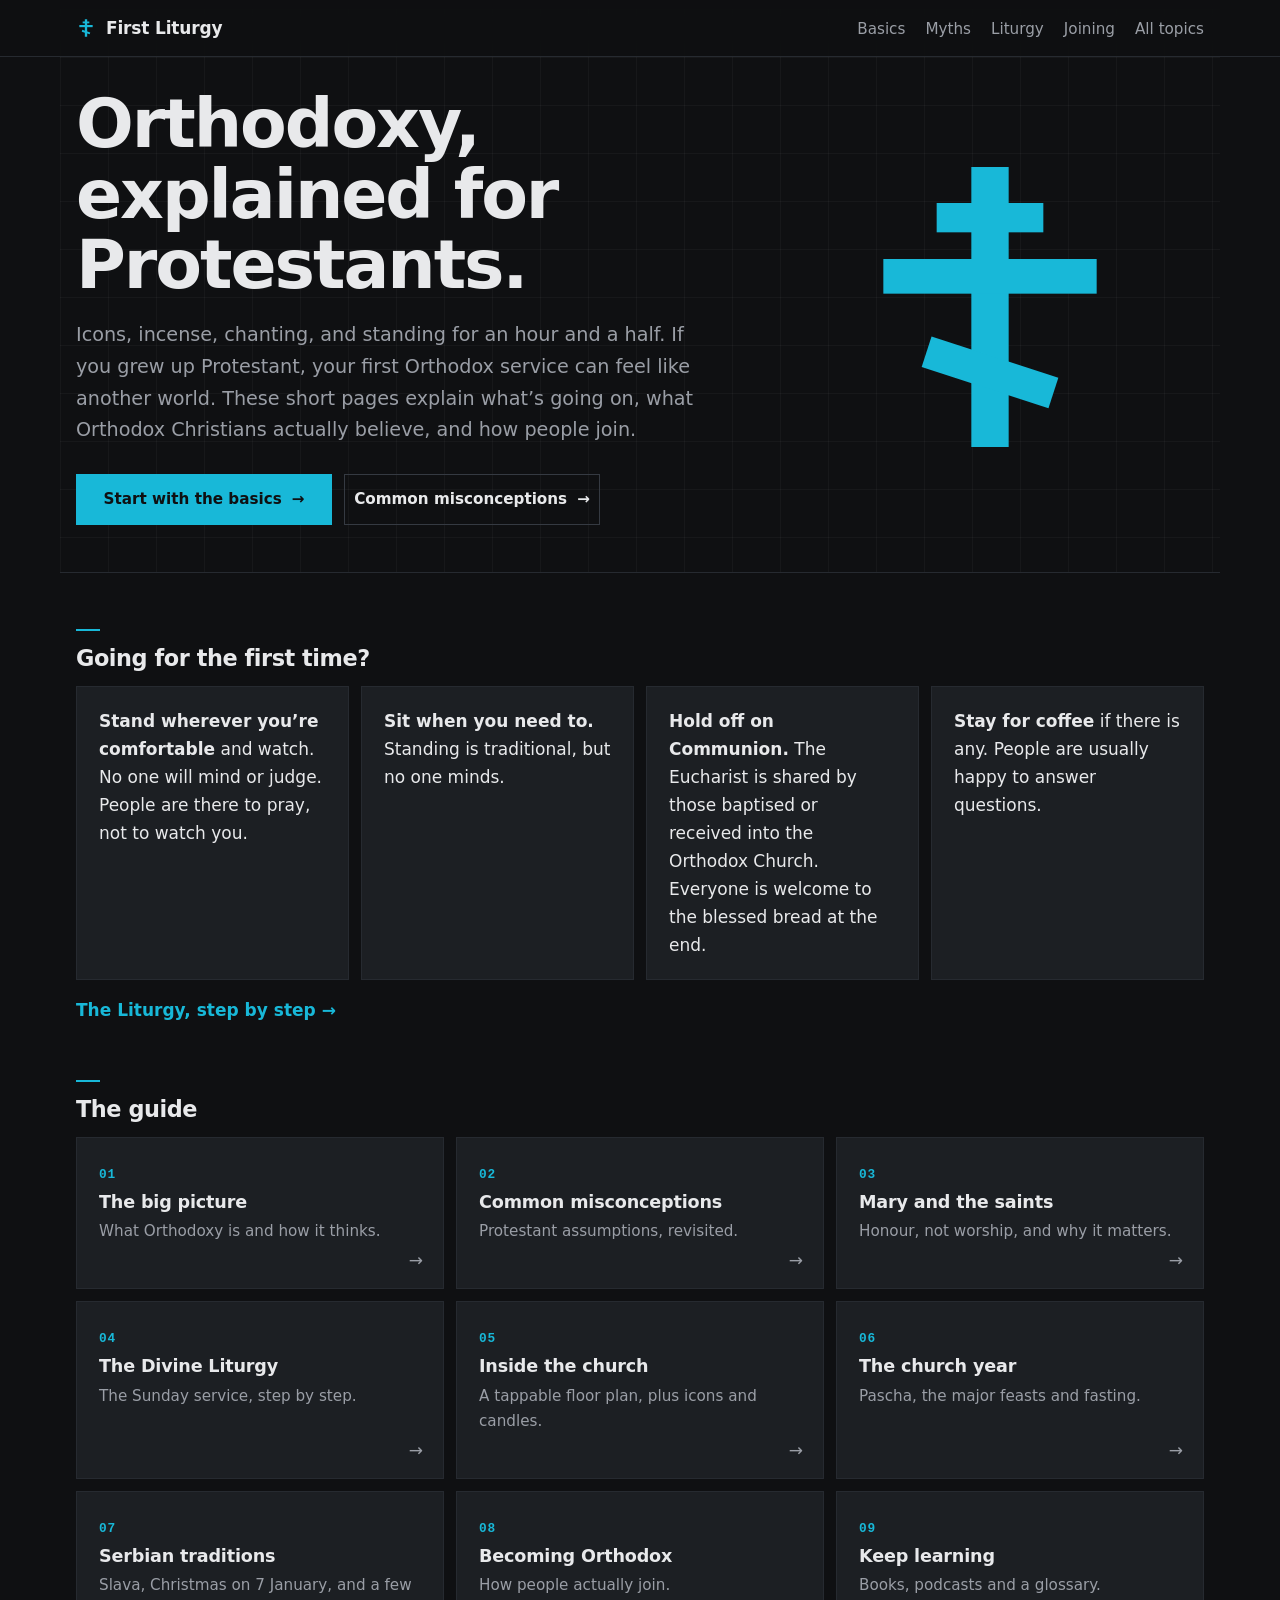
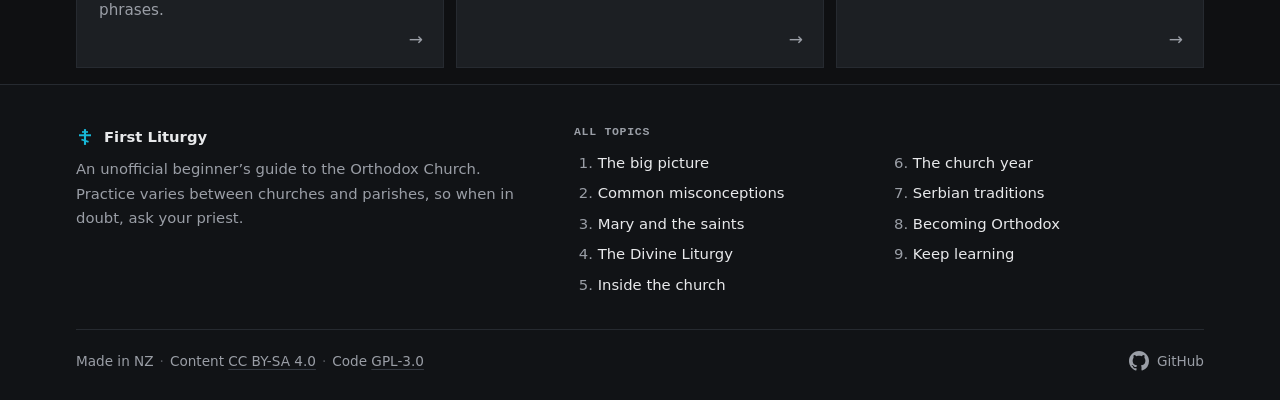
==== commit f0c0fa2a: "Hero cross, teal-blue accent, solid panels and uniform buttons" ====
--- a/public/index.html
+++ b/public/index.html
@@ -33,20 +33,14 @@
 <main id="main" class="wrap-wide">
 <section class="hero">
   <div>
-    <p class="eyebrow">A plain-English guide</p>
     <h1>Orthodoxy, explained for Protestants.</h1>
     <p class="lede">Icons, incense, chanting, and standing for an hour and a half. If you grew up Protestant, your first Orthodox service can feel like another world. These short pages explain what’s going on, what Orthodox Christians actually believe, and how people join.</p>
     <div class="actions">
       <a class="btn btn-primary" href="basics.html">Start with the basics <span class="arrow" aria-hidden="true">→</span></a>
-      <a class="btn" href="myths.html">Common misconceptions</a>
+      <a class="btn" href="myths.html">Common misconceptions <span class="arrow" aria-hidden="true">→</span></a>
     </div>
   </div>
-  <ul class="stats" aria-label="About this guide">
-    <li class="stat"><b>9 pages</b><span>Short, one topic each</span></li>
-    <li class="stat"><b>~20 min</b><span>To read the whole thing</span></li>
-    <li class="stat"><b>No jargon</b><span>Every term explained in plain words</span></li>
-    <li class="stat"><b>Unofficial</b><span>Your priest is the best guide</span></li>
-  </ul>
+  <svg class="hero-cross" viewBox="0 0 24 24" aria-hidden="true" focusable="false"><rect x="10.6" y="1.5" width="2.8" height="21"/><rect x="8" y="4.2" width="8" height="2.2"/><rect x="4" y="8.4" width="16" height="2.6"/><rect x="7" y="15.7" width="10" height="2.4" transform="rotate(18 12 16.9)"/></svg>
 </section>
 
 <h2>Going for the first time?</h2>
--- a/public/assets/css/site.css
+++ b/public/assets/css/site.css
@@ -1,25 +1,43 @@
-/* First Liturgy — single stylesheet. Dark only. */
+/* First Liturgy — single stylesheet. Dark only, sharp corners. See the style guide before changing tokens. */
 
 :root {
   --bg: #0f1012;
-  --surface: #17181b;
-  --surface-2: #1e2024;
-  --line: #2a2c31;
-  --text: #e7e7e9;
-  --muted: #9a9ca3;
-  --accent: #8ab4f8;
-  --accent-soft: rgba(138, 180, 248, 0.14);
-  --radius: 14px;
+  --surface: #15171a;
+  --surface-2: #1c1f23;
+  --surface-3: #20242a;
+  --line: #262a30;
+  --line-strong: #353a42;
+  --text: #e8e9eb;
+  --muted: #9a9ea6;
+  --accent: #18b8d8;
+  --accent-strong: #5fd0e8;
+  --accent-soft: rgba(24, 184, 216, 0.14);
+  --accent-line: rgba(24, 184, 216, 0.5);
+  --grid: rgba(255, 255, 255, 0.035);
+
+  --font: ui-sans-serif, system-ui, -apple-system, "Segoe UI", Roboto, "Helvetica Neue", Arial, sans-serif;
+  --mono: ui-monospace, "SF Mono", "Cascadia Mono", "Roboto Mono", Menlo, Consolas, monospace;
+
+  --radius: 0;
+  --radius-sm: 2px;
   --wrap: 720px;
-  --font: ui-sans-serif, system-ui, -apple-system, "Segoe UI", Roboto, "Helvetica Neue", Arial, sans-serif;
+  --wrap-wide: 1160px;
+  --content: 880px;
+
+  --ease: cubic-bezier(0.2, 0.7, 0.2, 1);
+  --dur-fast: 120ms;
+  --dur: 200ms;
+  --dur-slow: 320ms;
+
   color-scheme: dark;
+  interpolate-size: allow-keywords;
 }
 
 *,
 *::before,
 *::after { box-sizing: border-box; }
 
-html { -webkit-text-size-adjust: 100%; scroll-padding-top: 80px; }
+html { -webkit-text-size-adjust: 100%; scroll-padding-top: 88px; }
 
 body {
   margin: 0;
@@ -33,252 +51,426 @@
 
 img, svg { max-width: 100%; }
 
-a { color: var(--accent); text-decoration-thickness: 1px; text-underline-offset: 3px; }
-a:hover { text-decoration-thickness: 2px; }
-
-:focus-visible { outline: 2px solid var(--accent); outline-offset: 3px; border-radius: 4px; }
+a {
+  color: var(--accent);
+  text-decoration-thickness: 1px;
+  text-underline-offset: 3px;
+  transition: color var(--dur-fast) var(--ease), text-decoration-color var(--dur-fast) var(--ease);
+}
+a:hover { color: var(--accent-strong); }
+
+:focus-visible { outline: 2px solid var(--accent); outline-offset: 3px; border-radius: var(--radius-sm); }
 
 .wrap { max-width: var(--wrap); margin: 0 auto; padding: 0 16px; }
+.wrap-wide { max-width: var(--wrap-wide); margin: 0 auto; padding: 0 16px; }
 
 .skip {
-  position: absolute; left: 16px; top: -100px;
-  background: var(--accent); color: var(--bg); padding: 8px 12px; border-radius: 8px; z-index: 10;
+  position: absolute; left: 16px; top: -100px; z-index: 10;
+  background: var(--accent); color: var(--bg); padding: 8px 12px; font-weight: 600;
 }
 .skip:focus { top: 12px; }
 
-/* Header */
+/* ---------- Header ---------- */
 
 .site-header {
   position: relative; z-index: 5;
-  background: rgba(15, 16, 18, 0.85);
-  backdrop-filter: saturate(140%) blur(10px);
-  -webkit-backdrop-filter: saturate(140%) blur(10px);
+  background: rgba(15, 16, 18, 0.82);
+  backdrop-filter: saturate(140%) blur(12px);
+  -webkit-backdrop-filter: saturate(140%) blur(12px);
   border-bottom: 1px solid var(--line);
 }
 @media (min-width: 680px) { .site-header { position: sticky; top: 0; } }
 
 .header-inner {
   display: flex; flex-wrap: wrap; align-items: center; justify-content: space-between;
-  gap: 8px 20px; padding-top: 14px; padding-bottom: 14px;
+  gap: 8px 24px; padding-top: 14px; padding-bottom: 14px;
 }
 
 .brand {
   display: inline-flex; align-items: center; gap: 10px;
   color: var(--text); text-decoration: none; font-weight: 650; letter-spacing: -0.01em;
 }
-.brand-mark { width: 12px; height: 12px; border-radius: 4px; background: var(--accent); }
-
-.site-header nav ul { display: flex; flex-wrap: wrap; gap: 4px 16px; margin: 0; padding: 0; list-style: none; }
-.site-header nav a { color: var(--muted); text-decoration: none; font-size: 0.95rem; }
+.brand:hover { color: var(--text); }
+.brand-mark { width: 20px; height: 20px; flex: none; fill: var(--accent); transition: transform var(--dur-slow) var(--ease); }
+.brand:hover .brand-mark { transform: translateY(-1px) scale(1.06); }
+
+.site-header nav ul { display: flex; flex-wrap: wrap; gap: 4px 20px; margin: 0; padding: 0; list-style: none; }
+.site-header nav li { margin: 0; }
+.site-header nav a { position: relative; color: var(--muted); text-decoration: none; font-size: 0.95rem; padding: 4px 0; }
+.site-header nav a::after {
+  content: ""; position: absolute; left: 0; right: 0; bottom: -2px; height: 1px; background: var(--accent);
+  transform: scaleX(0); transform-origin: left; transition: transform var(--dur) var(--ease);
+}
 .site-header nav a:hover,
 .site-header nav a[aria-current="page"] { color: var(--text); }
-
-/* Type */
-
-main { padding-top: 48px; padding-bottom: 64px; }
+.site-header nav a:hover::after,
+.site-header nav a[aria-current="page"]::after { transform: scaleX(1); }
+
+/* ---------- Page layout ---------- */
+
+main { padding-top: 48px; padding-bottom: 72px; container-type: inline-size; animation: rise var(--dur-slow) var(--ease) both; }
+
+.layout { display: block; }
+.sidebar { display: none; }
+
+@media (min-width: 1024px) {
+  .layout { display: grid; grid-template-columns: 220px minmax(0, var(--content)); gap: 64px; justify-content: center; }
+  .sidebar { display: block; position: sticky; top: 88px; align-self: start; padding-top: 52px; }
+}
+
+/* Reading width for running text; components may use the full content width. */
+.content > h1, .content > h2, .content > p, .content > .eyebrow, .content > .tldr, .content > .note,
+.content > details, .content > ul:not(.grid), .content > ol:not(.grid) { max-width: var(--wrap); }
+
+.sidebar-label, .eyebrow, .tldr span, .num, .count, th, .site-footer h2, .stepper-list dt, .myth-label {
+  font-family: var(--mono); letter-spacing: 0.06em;
+}
+.sidebar-label { margin: 0 0 10px; font-size: 0.75rem; text-transform: uppercase; color: var(--muted); }
+.progress { display: grid; grid-template-columns: repeat(9, 1fr); gap: 3px; margin: 0 0 18px; }
+.progress span { height: 3px; background: var(--line); }
+.progress span.on { background: var(--accent); }
+.sidebar ol { list-style: none; padding: 0; margin: 0; border-left: 1px solid var(--line); }
+.sidebar li { margin: 0; }
+.sidebar a {
+  display: flex; gap: 10px; padding: 7px 0 7px 14px; margin-left: -1px; border-left: 1px solid transparent;
+  color: var(--muted); text-decoration: none; font-size: 0.925rem; line-height: 1.35;
+  transition: color var(--dur-fast) var(--ease), border-color var(--dur) var(--ease), transform var(--dur) var(--ease);
+}
+.sidebar a span { font-family: var(--mono); font-size: 0.8rem; opacity: 0.7; padding-top: 1px; }
+.sidebar a:hover { color: var(--text); transform: translateX(2px); }
+.sidebar a[aria-current="page"] { color: var(--text); border-left-color: var(--accent); }
+.sidebar a[aria-current="page"] span { color: var(--accent); opacity: 1; }
+
+/* ---------- Type ---------- */
 
 h1, h2, h3 { line-height: 1.2; letter-spacing: -0.02em; font-weight: 700; }
-h1 { font-size: clamp(2rem, 7vw, 2.75rem); margin: 0 0 16px; }
-h2 { font-size: 1.4rem; margin: 48px 0 12px; }
+h1 { font-size: clamp(2.1rem, 7vw, 3rem); margin: 0 0 18px; letter-spacing: -0.03em; }
+h2 { font-size: 1.4rem; margin: 56px 0 14px; }
+h2::before { content: ""; display: block; width: 24px; height: 2px; background: var(--accent); margin-bottom: 14px; }
 h3 { font-size: 1.1rem; margin: 0 0 6px; letter-spacing: -0.01em; }
 p { margin: 0 0 16px; }
 ul, ol { padding-left: 1.25em; margin: 0 0 16px; }
 li { margin-bottom: 6px; }
+li::marker { color: var(--muted); }
 strong { font-weight: 650; }
 
-.eyebrow { color: var(--muted); font-size: 0.875rem; margin: 0 0 10px; letter-spacing: 0.02em; }
-
-.lede { font-size: 1.2rem; color: var(--muted); }
-
-.tldr {
-  display: flex; gap: 12px; align-items: baseline;
-  background: var(--surface); border: 1px solid var(--line); border-radius: var(--radius);
-  padding: 14px 18px; color: var(--text); margin-bottom: 32px;
-}
-@media (max-width: 520px) { .tldr { flex-direction: column; gap: 4px; } }
-.tldr span {
-  flex: none; font-size: 0.75rem; font-weight: 650; text-transform: uppercase; letter-spacing: 0.08em;
-  color: var(--accent);
-}
-
+.eyebrow { display: flex; align-items: center; gap: 8px; color: var(--muted); font-size: 0.8rem; margin: 0 0 12px; text-transform: uppercase; }
+.eyebrow::before { content: ""; width: 6px; height: 6px; background: var(--accent); }
+
+.lede { font-size: 1.2rem; color: var(--muted); max-width: 640px; }
 .muted { color: var(--muted); }
 .small { font-size: 0.925rem; }
 .ref { color: var(--muted); font-size: 0.9em; white-space: nowrap; }
 
-/* Hero (home) */
-
-.hero { padding: 24px 0 8px; }
-.hero h1 { font-size: clamp(2.3rem, 9vw, 3.5rem); }
-.actions { display: flex; flex-wrap: wrap; gap: 12px; margin-top: 24px; }
+.tldr {
+  display: flex; gap: 14px; align-items: baseline;
+  background: var(--surface); border: 1px solid var(--line); border-left: 2px solid var(--accent);
+  padding: 16px 20px; margin-bottom: 36px;
+}
+.tldr span { flex: none; font-size: 0.72rem; font-weight: 600; text-transform: uppercase; color: var(--accent); }
+@container (max-width: 480px) { .tldr { flex-direction: column; gap: 4px; } }
+
+/* ---------- Home ---------- */
+
+.hero-cross { display: none; }
+.hero { position: relative; isolation: isolate; padding: 32px 0 16px; display: grid; gap: 32px; align-items: end; }
+.hero::before {
+  content: ""; position: absolute; z-index: -1; inset: -48px -16px 0; pointer-events: none; border-bottom: 1px solid var(--line);
+  background-image: linear-gradient(var(--grid) 1px, transparent 1px), linear-gradient(90deg, var(--grid) 1px, transparent 1px);
+  background-size: 48px 48px;
+}
+.hero h1 { font-size: clamp(2.5rem, 8vw, 4.25rem); line-height: 1.04; max-width: 15ch; }
+@container (min-width: 900px) {
+  .hero { grid-template-columns: minmax(0, 1.5fr) minmax(0, 1fr); gap: 56px; padding-bottom: 48px; }
+  .hero-cross { display: block; justify-self: center; align-self: center; height: clamp(220px, 28vw, 320px); width: auto; fill: var(--accent); }
+}
+
+
+/* Buttons in a group share one width, so a pair always matches. */
+.actions { display: grid; grid-template-columns: 1fr; gap: 12px; margin-top: 28px; }
+@container (min-width: 520px) { .actions { grid-template-columns: repeat(2, 16rem); } }
+
+/* ---------- Buttons ---------- */
 
 .btn {
-  display: inline-flex; align-items: center; gap: 8px;
-  padding: 11px 18px; border-radius: 999px; font-weight: 600; text-decoration: none;
-  border: 1px solid var(--line); color: var(--text); background: var(--surface);
-  font: inherit; font-size: 0.95rem; cursor: pointer;
-}
-.btn:hover { border-color: var(--muted); }
-.btn-primary { background: var(--accent); color: var(--bg); border-color: var(--accent); }
-.btn-primary:hover { filter: brightness(1.08); border-color: var(--accent); }
-.btn[disabled] { opacity: 0.4; cursor: default; }
-
-/* Cards */
-
-.grid { display: grid; gap: 12px; grid-template-columns: 1fr; margin: 0; padding: 0; list-style: none; }
-@media (min-width: 620px) { .grid-2 { grid-template-columns: 1fr 1fr; } }
+  display: inline-flex; align-items: center; justify-content: center; gap: 10px;
+  padding: 12px 20px; border-radius: var(--radius); border: 1px solid var(--line-strong);
+  background: transparent; color: var(--text); font: inherit; font-size: 0.95rem; font-weight: 600;
+  text-decoration: none; cursor: pointer; white-space: nowrap;
+  transition: background var(--dur) var(--ease), border-color var(--dur) var(--ease), color var(--dur) var(--ease),
+    transform var(--dur-fast) var(--ease), box-shadow var(--dur) var(--ease);
+}
+.btn:hover { border-color: var(--accent); color: var(--text); background: var(--accent-soft); }
+.btn:active { transform: scale(0.98); }
+.btn .arrow { display: inline-block; transition: transform var(--dur) var(--ease); }
+.btn:hover .arrow { transform: translateX(3px); }
+.btn:hover .arrow.back { transform: translateX(-3px); }
+.btn:hover .arrow.down { transform: translateY(3px); }
+.btn-primary { background: var(--accent); border-color: var(--accent); color: var(--bg); }
+.btn-primary:hover { background: var(--accent-strong); border-color: var(--accent-strong); color: var(--bg); box-shadow: 0 8px 24px -10px var(--accent); }
+.btn[disabled] { opacity: 0.35; cursor: default; pointer-events: none; }
+
+.text-link { display: inline-flex; gap: 6px; font-weight: 600; text-decoration: none; }
+.text-link .arrow { transition: transform var(--dur) var(--ease); }
+.text-link:hover .arrow { transform: translateX(3px); }
+
+/* ---------- Cards and grids ---------- */
+
+.grid { display: grid; gap: 12px; grid-template-columns: 1fr; margin: 0 0 16px; padding: 0; list-style: none; }
+.grid > li { margin: 0; }
+@container (min-width: 560px) { .grid-2, .grid-3, .grid-4 { grid-template-columns: 1fr 1fr; } }
+@container (min-width: 820px) { .grid-3 { grid-template-columns: repeat(3, 1fr); } }
+@container (min-width: 960px) { .grid-4 { grid-template-columns: repeat(4, 1fr); } }
 
 .card {
-  background: var(--surface); border: 1px solid var(--line); border-radius: var(--radius);
-  padding: 18px 20px; margin: 0;
+  position: relative; height: 100%;
+  background: var(--surface-2);
+  border: 1px solid var(--line); border-radius: var(--radius);
+  padding: 20px 22px; margin: 0;
 }
 .card p:last-child, .card ul:last-child { margin-bottom: 0; }
-
-a.card { display: block; color: var(--text); text-decoration: none; transition: border-color 0.15s, background 0.15s; }
-a.card:hover { border-color: var(--accent); background: var(--surface-2); }
-a.card .num { color: var(--accent); font-size: 0.85rem; font-weight: 650; }
-a.card h3 { margin-top: 4px; }
+.card::before {
+  content: ""; position: absolute; left: -1px; right: -1px; top: -1px; height: 2px; background: var(--accent);
+  transform: scaleX(0); transform-origin: left; transition: transform var(--dur-slow) var(--ease);
+}
+.card:hover::before { transform: scaleX(1); }
+
+a.card {
+  display: block; color: var(--text); text-decoration: none; padding-bottom: 44px;
+  transition: transform var(--dur) var(--ease), border-color var(--dur) var(--ease), background-color var(--dur) var(--ease), box-shadow var(--dur) var(--ease);
+}
+a.card:hover { transform: translateY(-2px); background: var(--surface-3); border-color: var(--line-strong); box-shadow: 0 14px 30px -18px rgba(0, 0, 0, 0.9); color: var(--text); }
+a.card::after {
+  content: "\2192"; position: absolute; right: 20px; bottom: 14px; color: var(--muted);
+  transition: transform var(--dur) var(--ease), color var(--dur) var(--ease);
+}
+a.card:hover::after { transform: translateX(4px); color: var(--accent); }
+a.card .num { color: var(--accent); font-size: 0.8rem; font-weight: 600; }
+a.card h3 { margin-top: 6px; }
 a.card p { color: var(--muted); font-size: 0.95rem; margin: 0; }
 
-.note {
-  border-left: 3px solid var(--accent); background: var(--accent-soft);
-  padding: 12px 16px; border-radius: 0 10px 10px 0; margin: 24px 0;
-}
+.note { border-left: 2px solid var(--accent); background: var(--accent-soft); padding: 14px 18px; margin: 28px 0; }
 .note p:last-child, .note ul:last-child { margin-bottom: 0; }
 
-/* Timeline */
-
-.timeline { list-style: none; padding: 0; margin: 0 0 16px; border-left: 2px solid var(--line); }
-.timeline li { position: relative; padding: 0 0 18px 20px; margin: 0; }
+/* Staggered entrance for card grids */
+.stagger > li { animation: rise var(--dur-slow) var(--ease) both; }
+.stagger > li:nth-child(2) { animation-delay: 40ms; }
+.stagger > li:nth-child(3) { animation-delay: 80ms; }
+.stagger > li:nth-child(4) { animation-delay: 120ms; }
+.stagger > li:nth-child(5) { animation-delay: 160ms; }
+.stagger > li:nth-child(6) { animation-delay: 200ms; }
+.stagger > li:nth-child(7) { animation-delay: 240ms; }
+.stagger > li:nth-child(8) { animation-delay: 280ms; }
+.stagger > li:nth-child(9) { animation-delay: 320ms; }
+
+/* ---------- Timeline ---------- */
+
+.timeline { list-style: none; padding: 0; margin: 0 0 16px; border-left: 1px solid var(--line-strong); }
+.timeline li { position: relative; padding: 0 0 20px 22px; margin: 0; }
 .timeline li::before {
-  content: ""; position: absolute; left: -7px; top: 7px; width: 12px; height: 12px;
-  border-radius: 50%; background: var(--bg); border: 2px solid var(--accent);
-}
-.timeline b { display: block; color: var(--accent); font-size: 0.9rem; }
-
-/* Numbered steps (static list) */
+  content: ""; position: absolute; left: -5px; top: 8px; width: 9px; height: 9px;
+  background: var(--bg); border: 2px solid var(--accent); transform: rotate(45deg);
+}
+.timeline b { display: block; color: var(--accent); font-family: var(--mono); font-size: 0.85rem; font-weight: 600; }
+
+/* ---------- Numbered steps ---------- */
 
 .steps { list-style: none; counter-reset: step; padding: 0; }
-.steps > li {
-  counter-increment: step; position: relative; padding: 0 0 20px 48px; margin: 0;
-}
+.steps > li { counter-increment: step; position: relative; padding: 0 0 22px 52px; margin: 0; }
 .steps > li::before {
-  content: counter(step); position: absolute; left: 0; top: 0;
-  width: 32px; height: 32px; border-radius: 50%;
-  display: grid; place-items: center;
-  background: var(--surface-2); border: 1px solid var(--line);
-  color: var(--accent); font-weight: 650; font-size: 0.9rem;
-}
+  content: counter(step, decimal-leading-zero); position: absolute; left: 0; top: 0;
+  width: 34px; height: 34px; display: grid; place-items: center;
+  background: var(--surface-2); border: 1px solid var(--line-strong);
+  color: var(--accent); font-family: var(--mono); font-weight: 600; font-size: 0.8rem;
+}
+.steps > li:not(:last-child)::after { content: ""; position: absolute; left: 17px; top: 38px; bottom: 4px; width: 1px; background: var(--line); }
 .steps > li p { margin: 0; color: var(--muted); }
 
-/* Accordions */
+/* ---------- Accordions ---------- */
 
 details {
   background: var(--surface); border: 1px solid var(--line); border-radius: var(--radius);
-  margin: 0 0 10px; overflow: hidden;
-}
-details[open] { border-color: #3a3d44; }
-summary {
-  cursor: pointer; list-style: none; padding: 16px 48px 16px 20px; position: relative; font-weight: 600;
-}
+  margin: 0 0 8px; transition: border-color var(--dur) var(--ease), background var(--dur) var(--ease);
+}
+details:hover { border-color: var(--line-strong); }
+details[open] { border-color: var(--line-strong); background: var(--surface-2); }
+details::details-content {
+  block-size: 0; overflow: hidden;
+  transition: block-size var(--dur-slow) var(--ease), content-visibility var(--dur-slow) allow-discrete;
+}
+details[open]::details-content { block-size: auto; }
+summary { cursor: pointer; list-style: none; padding: 16px 52px 16px 20px; position: relative; font-weight: 600; }
 summary::-webkit-details-marker { display: none; }
 summary::after {
-  content: "+"; position: absolute; right: 20px; top: 50%; transform: translateY(-50%);
-  color: var(--accent); font-size: 1.3rem; font-weight: 400;
-}
-details[open] summary::after { content: "\2212"; }
-summary .myth-label { display: block; color: var(--muted); font-size: 0.8rem; font-weight: 500; letter-spacing: 0.04em; text-transform: uppercase; }
-.details-body { padding: 0 20px 16px; }
+  content: "+"; position: absolute; right: 20px; top: 50%; margin-top: -0.6em; line-height: 1.2;
+  color: var(--accent); font-size: 1.35rem; font-weight: 400; transition: transform var(--dur-slow) var(--ease);
+}
+details[open] > summary::after { transform: rotate(45deg); }
+summary .myth-label { display: block; color: var(--muted); font-size: 0.72rem; font-weight: 500; text-transform: uppercase; }
+.details-body { padding: 0 20px 18px; }
+details[open] .details-body { animation: drop var(--dur-slow) var(--ease) both; }
 .details-body p:last-child { margin-bottom: 0; }
 
-/* Liturgy stepper */
+/* ---------- Liturgy stepper ---------- */
 
 .stepper { margin: 8px 0 24px; }
 .stepper-list { list-style: none; padding: 0; margin: 0; }
 .stepper-list > li {
-  background: var(--surface); border: 1px solid var(--line); border-radius: var(--radius);
-  padding: 20px; margin: 0 0 10px;
-}
-.stepper-list .count { color: var(--accent); font-size: 0.85rem; font-weight: 650; margin-bottom: 4px; }
-.stepper-list h3 { font-size: 1.25rem; margin-bottom: 12px; }
-.stepper-list dl { margin: 0; display: grid; gap: 12px; }
-.stepper-list dt { font-size: 0.75rem; text-transform: uppercase; letter-spacing: 0.08em; color: var(--muted); font-weight: 650; }
+  background: var(--surface-2);
+  border: 1px solid var(--line); padding: 22px 24px; margin: 0 0 10px;
+}
+.stepper-list .count { color: var(--accent); font-size: 0.8rem; font-weight: 600; margin-bottom: 6px; }
+.stepper-list h3 { font-size: 1.3rem; margin-bottom: 14px; }
+.stepper-list h3:focus { outline: none; }
+.stepper-list dl { margin: 0; display: grid; gap: 14px; }
+.stepper-list dl > div { padding-left: 14px; border-left: 1px solid var(--line-strong); }
+.stepper-list dt { font-size: 0.72rem; text-transform: uppercase; color: var(--muted); font-weight: 600; }
 .stepper-list dd { margin: 2px 0 0; }
 
-.stepper.is-live .stepper-list > li { margin: 0; min-height: 260px; }
+.stepper.is-live .stepper-list > li { margin: 0; min-height: 280px; }
+.stepper-list > li.enter[data-dir="next"] { animation: from-right var(--dur-slow) var(--ease) both; }
+.stepper-list > li.enter[data-dir="prev"] { animation: from-left var(--dur-slow) var(--ease) both; }
+
 .stepper-controls {
   display: grid; grid-template-columns: auto 1fr auto; grid-template-areas: "prev dots next";
   align-items: center; gap: 12px; margin-top: 14px;
 }
-.stepper-controls .btn { white-space: nowrap; }
-.stepper-controls .btn:first-child { grid-area: prev; }
-.stepper-controls .btn:last-child { grid-area: next; }
+.stepper-controls .btn { min-width: 8rem; }
+.stepper-controls .prev { grid-area: prev; }
+.stepper-controls .next { grid-area: next; }
 .stepper-dots { grid-area: dots; display: flex; flex-wrap: wrap; gap: 6px; justify-content: center; }
-@media (max-width: 520px) {
+.stepper-dots button {
+  width: 14px; height: 4px; padding: 0; border: 0; cursor: pointer; background: var(--line-strong);
+  transition: background var(--dur) var(--ease), width var(--dur) var(--ease);
+}
+.stepper-dots button:hover { background: var(--muted); }
+.stepper-dots button[aria-current="step"] { background: var(--accent); width: 24px; }
+@container (max-width: 480px) {
   .stepper-controls { grid-template-columns: 1fr 1fr; grid-template-areas: "dots dots" "prev next"; }
-  .stepper-controls .btn { justify-content: center; }
-}
-.stepper-dots button {
-  width: 10px; height: 10px; padding: 0; border-radius: 50%; border: 0; cursor: pointer;
-  background: var(--line);
-}
-.stepper-dots button[aria-current="step"] { background: var(--accent); }
-
-/* Floor plan */
-
-.plan { display: grid; gap: 20px; align-items: start; margin: 8px 0 24px; }
-@media (min-width: 680px) { .plan { grid-template-columns: 280px 1fr; } }
-.plan svg { width: 100%; max-width: 300px; height: auto; display: block; margin: 0 auto; }
-.plan .region { fill: var(--surface-2); stroke: #3a3d44; stroke-width: 1.5; transition: fill 0.15s; }
-.plan .fixture { fill: var(--line); stroke: #4a4d55; stroke-width: 1; }
+}
+
+.stepper-index { display: none; list-style: none; margin: 0; padding: 0; }
+.stepper-index li { margin: 0; }
+.stepper-index button {
+  display: flex; gap: 10px; width: 100%; text-align: left; padding: 7px 10px; border: 0; border-left: 1px solid var(--line);
+  background: transparent; color: var(--muted); font: inherit; font-size: 0.9rem; line-height: 1.35; cursor: pointer;
+  transition: color var(--dur-fast) var(--ease), background var(--dur) var(--ease), border-color var(--dur) var(--ease);
+}
+.stepper-index button span { font-family: var(--mono); font-size: 0.78rem; opacity: 0.7; padding-top: 1px; }
+.stepper-index button:hover { color: var(--text); background: var(--surface); }
+.stepper-index button[aria-current="step"] { color: var(--text); border-left-color: var(--accent); background: var(--accent-soft); }
+.stepper-index button[aria-current="step"] span { color: var(--accent); opacity: 1; }
+
+@container (min-width: 760px) {
+  .stepper.is-live { display: grid; grid-template-columns: 220px minmax(0, 1fr); gap: 0 20px; align-items: start; }
+  .stepper.is-live .stepper-index { display: block; grid-row: 1 / span 2; }
+  .stepper.is-live .stepper-list,
+  .stepper.is-live .stepper-controls { grid-column: 2; }
+  .stepper.is-live .stepper-dots { visibility: hidden; }
+}
+
+/* ---------- Floor plan ---------- */
+
+.plan { display: grid; gap: 24px; align-items: start; margin: 8px 0 24px; }
+@container (min-width: 640px) { .plan { grid-template-columns: minmax(240px, 320px) 1fr; gap: 32px; } }
+.plan svg { width: 100%; max-width: 320px; height: auto; display: block; margin: 0 auto; }
+.plan .region { fill: var(--surface-2); stroke: var(--line-strong); stroke-width: 1.5; transition: fill var(--dur) var(--ease), stroke var(--dur) var(--ease); }
+.plan .fixture { fill: var(--line); stroke: #4a4f58; stroke-width: 1; }
 .plan .door { fill: var(--bg); }
-.plan .dome { fill: none; stroke: #3a3d44; stroke-dasharray: 4 5; }
+.plan .dome { fill: none; stroke: var(--line-strong); stroke-dasharray: 4 5; }
 .plan text { fill: var(--text); font-family: var(--font); font-size: 12px; font-weight: 600; text-anchor: middle; pointer-events: none; }
-.plan text.dim { fill: var(--muted); font-size: 10px; font-weight: 500; letter-spacing: 0.1em; }
+.plan text.dim { fill: var(--muted); font-family: var(--mono); font-size: 9px; font-weight: 500; letter-spacing: 0.12em; }
+.plan a { cursor: pointer; }
 .plan a:hover .region,
-.plan a:focus .region,
+.plan a:focus-visible .region,
 .plan a.is-active .region { fill: var(--accent-soft); stroke: var(--accent); }
 .plan a:focus { outline: none; }
 .plan-list { list-style: none; padding: 0; margin: 0; }
 .plan-list li {
-  border: 1px solid var(--line); border-radius: var(--radius); background: var(--surface);
-  padding: 14px 18px; margin: 0 0 10px; transition: border-color 0.15s;
-}
-.plan-list li.is-active { border-color: var(--accent); }
+  position: relative; border: 1px solid var(--line); background: var(--surface);
+  padding: 14px 18px; margin: 0 0 8px; cursor: pointer;
+  transition: border-color var(--dur) var(--ease), background var(--dur) var(--ease);
+}
+.plan-list li::before {
+  content: ""; position: absolute; left: -1px; top: -1px; bottom: -1px; width: 2px; background: var(--accent);
+  transform: scaleY(0); transform-origin: top; transition: transform var(--dur-slow) var(--ease);
+}
+.plan-list li:hover { border-color: var(--line-strong); }
+.plan-list li.is-active { border-color: var(--line-strong); background: var(--surface-2); }
+.plan-list li.is-active::before { transform: scaleY(1); }
 .plan-list p { margin: 0; color: var(--muted); }
 
-/* Tables */
-
-.table-wrap { overflow-x: auto; margin: 0 0 16px; border: 1px solid var(--line); border-radius: var(--radius); }
+/* ---------- Tables ---------- */
+
+.table-wrap { overflow-x: auto; margin: 0 0 16px; border: 1px solid var(--line); }
 table { width: 100%; border-collapse: collapse; font-size: 0.95rem; }
-th, td { text-align: left; padding: 10px 14px; border-bottom: 1px solid var(--line); vertical-align: top; }
+th, td { text-align: left; padding: 11px 16px; border-bottom: 1px solid var(--line); vertical-align: top; }
+tbody tr { transition: background var(--dur-fast) var(--ease); }
+tbody tr:hover { background: var(--surface); }
 tr:last-child td { border-bottom: 0; }
-th { color: var(--muted); font-weight: 600; font-size: 0.8rem; text-transform: uppercase; letter-spacing: 0.06em; background: var(--surface); }
+th { color: var(--muted); font-weight: 600; font-size: 0.72rem; text-transform: uppercase; background: var(--surface); }
 td.nowrap { white-space: nowrap; }
 tr.is-current td { background: var(--accent-soft); }
-
-/* Glossary */
-
-dl.glossary { margin: 0; }
-dl.glossary dt { font-weight: 650; margin-top: 14px; }
+tr.is-current td:first-child { box-shadow: inset 2px 0 0 var(--accent); }
+
+/* ---------- Glossary ---------- */
+
+dl.glossary { margin: 0; display: grid; gap: 0 32px; }
+@container (min-width: 700px) { dl.glossary { grid-template-columns: 1fr 1fr; } }
+dl.glossary > div { padding: 12px 0; border-bottom: 1px solid var(--line); }
+dl.glossary dt { font-weight: 650; }
 dl.glossary dd { margin: 2px 0 0; color: var(--muted); }
 
-/* Pager + footer */
-
-.pager { display: grid; gap: 12px; grid-template-columns: 1fr 1fr; margin-top: 56px; }
+/* ---------- Pager ---------- */
+
+.pager { display: grid; gap: 12px; grid-template-columns: 1fr 1fr; margin-top: 64px; max-width: var(--wrap); }
 .pager a {
-  display: block; padding: 14px 18px; border: 1px solid var(--line); border-radius: var(--radius);
-  text-decoration: none; color: var(--text); background: var(--surface);
-}
-.pager a:hover { border-color: var(--accent); }
-.pager span { display: block; font-size: 0.8rem; color: var(--muted); }
+  display: block; padding: 16px 20px; border: 1px solid var(--line); text-decoration: none; color: var(--text);
+  background: var(--surface);
+  transition: border-color var(--dur) var(--ease), transform var(--dur) var(--ease), background var(--dur) var(--ease);
+}
+.pager a:hover { border-color: var(--accent); background: var(--surface-2); color: var(--text); }
+.pager .prev:hover { transform: translateX(-2px); }
+.pager .next:hover { transform: translateX(2px); }
+.pager span { display: block; font-family: var(--mono); font-size: 0.72rem; text-transform: uppercase; letter-spacing: 0.06em; color: var(--muted); margin-bottom: 2px; }
 .pager .next { text-align: right; grid-column: 2; }
 
-.site-footer { border-top: 1px solid var(--line); padding: 32px 0 48px; color: var(--muted); font-size: 0.925rem; }
-.site-footer h2 { font-size: 0.8rem; text-transform: uppercase; letter-spacing: 0.08em; margin: 0 0 12px; color: var(--muted); }
-.site-footer ol { columns: 2; column-gap: 24px; padding-left: 1.4em; margin-bottom: 24px; }
+/* ---------- Footer ---------- */
+
+.site-footer { border-top: 1px solid var(--line); padding: 40px 0 28px; color: var(--muted); font-size: 0.925rem; background: rgba(21, 23, 26, 0.5); }
+.footer-top { display: grid; gap: 28px; }
+@media (min-width: 760px) { .footer-top { grid-template-columns: minmax(0, 1fr) minmax(0, 1.4fr); gap: 48px; } }
+.footer-brand { display: inline-flex; align-items: center; gap: 10px; color: var(--text); font-weight: 650; margin-bottom: 8px; }
+.footer-brand .brand-mark { width: 18px; height: 18px; }
+.site-footer h2 { font-size: 0.72rem; text-transform: uppercase; margin: 0 0 12px; color: var(--muted); font-weight: 600; }
+.site-footer h2::before { display: none; }
+.site-footer ol { columns: 2; column-gap: 24px; padding-left: 1.6em; margin: 0; }
 .site-footer a { color: var(--text); text-decoration: none; }
 .site-footer a:hover { color: var(--accent); }
+.site-footer a[aria-current="page"] { color: var(--accent); }
+.footer-bottom {
+  display: flex; flex-wrap: wrap; align-items: center; justify-content: space-between; gap: 12px;
+  margin-top: 32px; padding-top: 20px; border-top: 1px solid var(--line); font-size: 0.85rem;
+}
+.footer-bottom p { margin: 0; }
+.footer-bottom .sep { opacity: 0.5; padding: 0 6px; }
+.footer-bottom a { color: var(--muted); text-decoration: underline; text-decoration-color: var(--line-strong); }
+.footer-bottom a:hover { color: var(--text); }
+.gh-link { display: inline-flex; align-items: center; gap: 8px; text-decoration: none !important; }
+.gh-link svg { width: 20px; height: 20px; fill: currentColor; transition: transform var(--dur) var(--ease); }
+.gh-link:hover svg { transform: rotate(-8deg) scale(1.1); }
+
+/* ---------- Motion ---------- */
+
+@keyframes rise { from { opacity: 0; transform: translateY(8px); } to { opacity: 1; transform: none; } }
+@keyframes drop { from { opacity: 0; transform: translateY(-6px); } to { opacity: 1; transform: none; } }
+@keyframes from-right { from { opacity: 0; transform: translateX(18px); } to { opacity: 1; transform: none; } }
+@keyframes from-left { from { opacity: 0; transform: translateX(-18px); } to { opacity: 1; transform: none; } }
 
 @media (prefers-reduced-motion: reduce) {
-  * { transition: none !important; scroll-behavior: auto !important; }
-}
+  *, *::before, *::after {
+    animation: none !important;
+    transition: none !important;
+    scroll-behavior: auto !important;
+  }
+}
